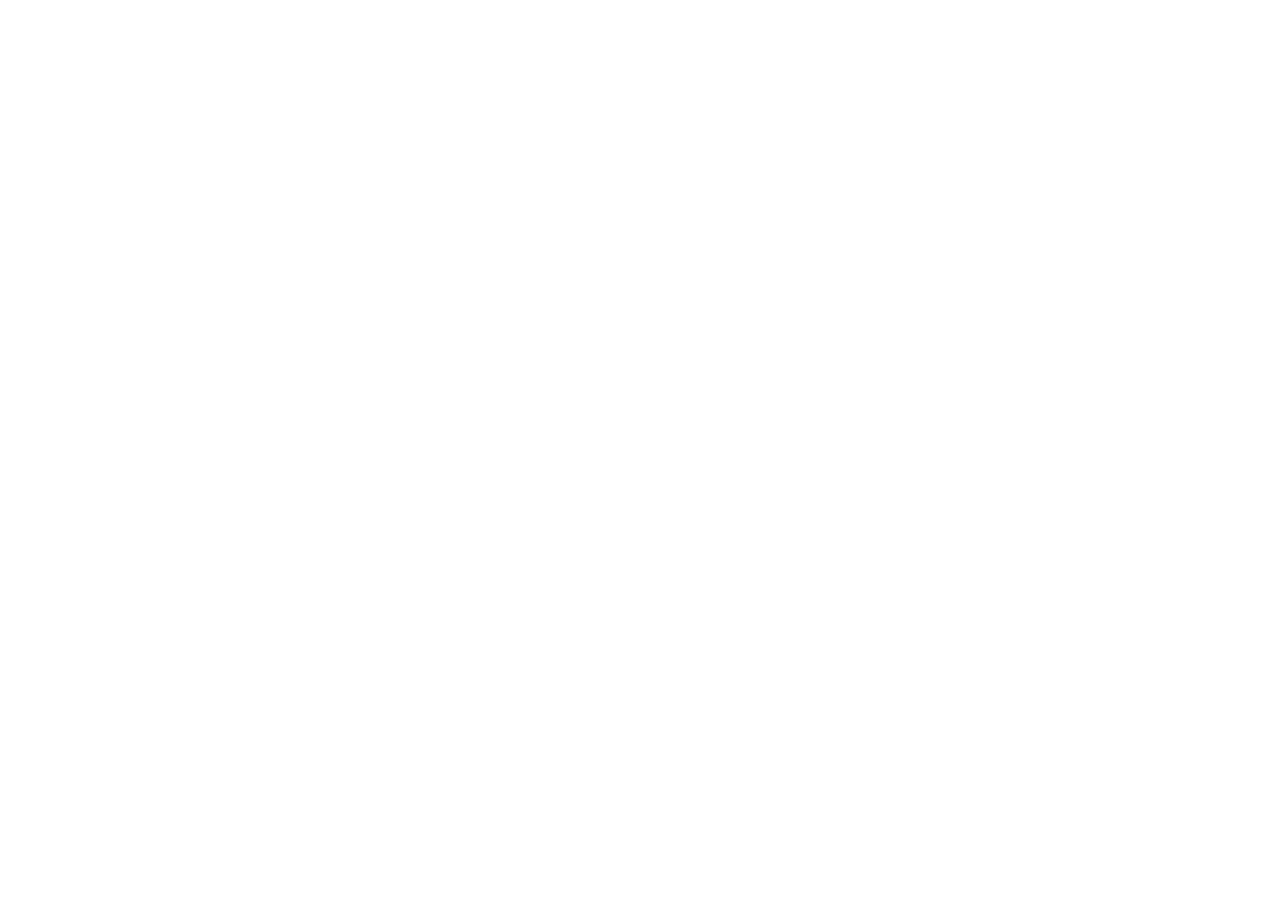
==== index.html @ 762d718a "init project" ====
<!DOCTYPE html>
<html lang="en">

<head>
    <meta charset="UTF-8">
    <meta http-equiv="X-UA-Compatible" content="IE=edge">
    <meta name="viewport" content="width=device-width, initial-scale=1.0">
    <title>Document</title>
</head>

<body>

</body>

</html>
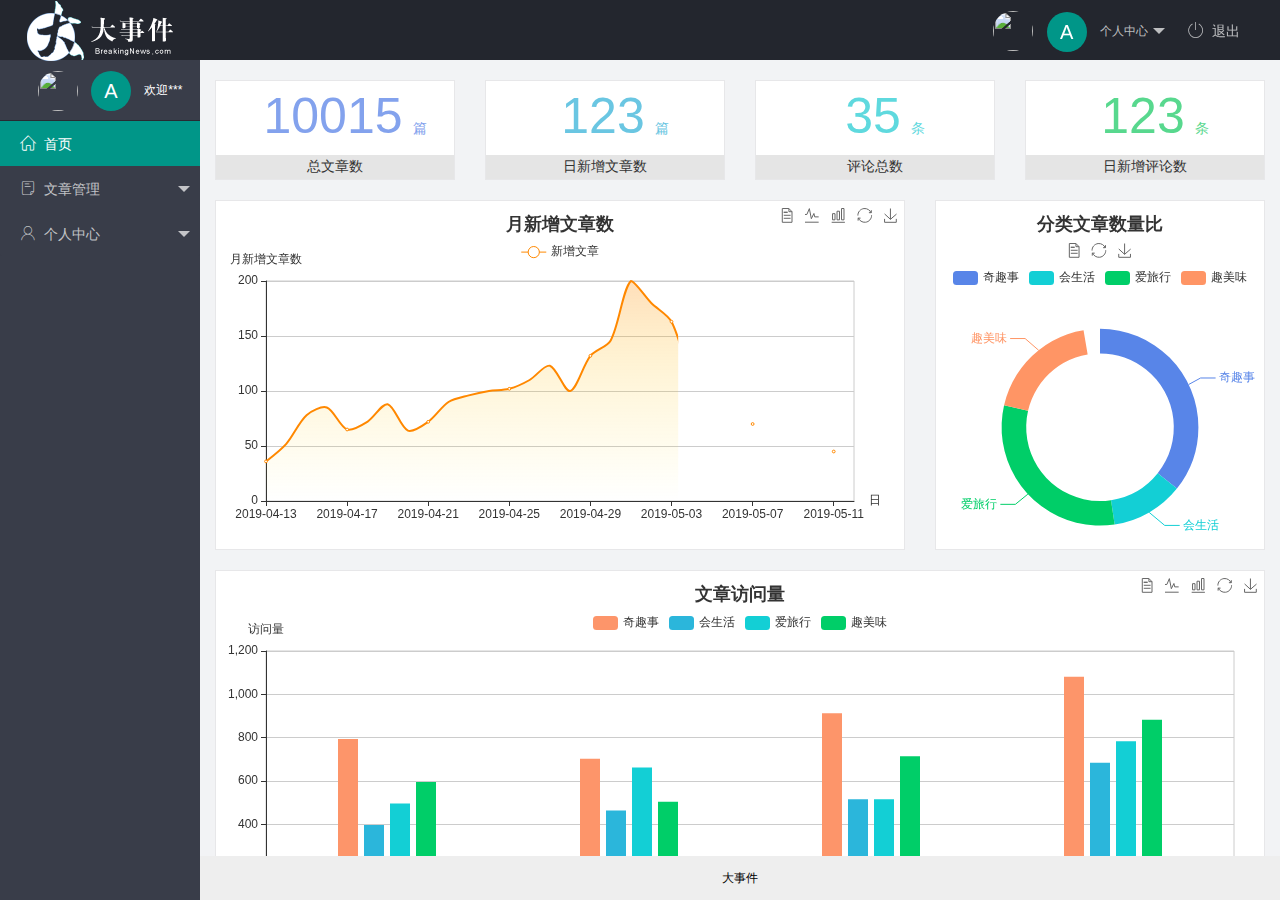
==== commit fe3d13fe: "完成了主要功能的开发" ====
--- a/index.html
+++ b/index.html
@@ -5,11 +5,83 @@
     <meta charset="UTF-8">
     <meta http-equiv="X-UA-Compatible" content="IE=edge">
     <meta name="viewport" content="width=device-width, initial-scale=1.0">
-    <title>Document</title>
+    <title>后台主页</title>
+    <link rel="stylesheet" href="assets/lib/layui/css/layui.css">
+    <!-- 导入第三方图标库 -->
+    <link rel="stylesheet" href="assets/fonts/iconfont.css">
+    <link rel="stylesheet" href="assets/css/index.css">
 </head>
 
 <body>
+    <div class="layui-layout layui-layout-admin">
+        <div class="layui-header">
+            <div class="layui-logo">
+                <img src="assets/images/logo.png" alt="">
+            </div>
+            <!-- 头部区域（可配合layui 已有的水平导航） -->
+            <ul class="layui-nav layui-layout-right">
+                <li class="layui-nav-item">
+                    <a href="javascript:;" class="userinfo">
+                        <img src="//tva1.sinaimg.cn/crop.0.0.118.118.180/5db11ff4gw1e77d3nqrv8j203b03cweg.jpg" class="layui-nav-img">
+                        <span class="text-avatar">A</span> 个人中心
+                    </a>
+                    <dl class="layui-nav-child">
+                        <dd><a href="">基本资料</a></dd>
+                        <dd><a href="">更换头像</a></dd>
+                        <dd><a href="">重置密码</a></dd>
+                    </dl>
+                </li>
+                <li class="layui-nav-item"><a href="javascript:;" id="btnLogoout"><span class="iconfont icon-tuichu"></span>退出</a></li>
+            </ul>
+        </div>
 
+        <div class="layui-side layui-bg-black">
+            <div class="layui-side-scroll">
+                <div class="userinfo">
+                    <img src="//tva1.sinaimg.cn/crop.0.0.118.118.180/5db11ff4gw1e77d3nqrv8j203b03cweg.jpg" class="layui-nav-img">
+                    <span class="text-avatar">A</span>
+                    <span id="welcome">欢迎***</span>
+                </div>
+                <!-- 左侧导航区域（可配合layui已有的垂直导航） -->
+                <ul class="layui-nav layui-nav-tree" lay-shrink="all">
+                    <li class="layui-nav-item layui-this"><a href="home/dashboard.html" target="fm"><span class="iconfont icon-home"></span>首页</a></li>
+                    <li class="layui-nav-item">
+                        <a class="" href="javascript:;"><span class="iconfont icon-16"></span>文章管理</a>
+                        <dl class="layui-nav-child">
+                            <dd><a href="javascript:;"><i class="layui-icon layui-icon-app"></i>文章类别</a></dd>
+                            <dd><a href="javascript:;"><i class="layui-icon layui-icon-app"></i>文章列表</a></dd>
+                            <dd><a href="javascript:;"><i class="layui-icon layui-icon-app"></i>发布文章</a></dd>
+                        </dl>
+                    </li>
+                    <li class="layui-nav-item">
+                        <a href="javascript:;"><span class="iconfont icon-user"></span>个人中心</a>
+                        <dl class="layui-nav-child">
+                            <dd><a href="javascript:;"><i class="layui-icon layui-icon-survey"></i>基本资料</a></dd>
+                            <dd><a href="javascript:;"><i class="layui-icon layui-icon-survey"></i>更换头像</a></dd>
+                            <dd><a href="javascript:;"><i class="layui-icon layui-icon-survey"></i>重置密码</a></dd>
+                        </dl>
+                    </li>
+
+                    <!-- <li class="layui-nav-item"><a href="">the links</a></li> -->
+                </ul>
+            </div>
+        </div>
+
+        <div class="layui-body">
+            <!-- 内容主体区域 -->
+            <iframe name="fm" src="/home/dashboard.html" frameborder="0"></iframe>
+        </div>
+
+        <div class="layui-footer">
+            <!-- 底部固定区域 -->
+            大事件
+        </div>
+    </div>
+    <!-- 导入layui的js文件 -->
+    <script src="assets/lib/layui/layui.all.js"></script>
+    <script src="assets/lib/jquery.js"></script>
+    <script src="assets/js/baseAPI.js"></script>
+    <script src="assets/js/index.js"></script>
 </body>
 
 </html>--- a/assets/lib/layui/css/layui.css
+++ b/assets/lib/layui/css/layui.css
@@ -0,0 +1,2 @@
+/** layui-v2.5.5 MIT License By https://www.layui.com */
+ .layui-inline,img{display:inline-block;vertical-align:middle}h1,h2,h3,h4,h5,h6{font-weight:400}.layui-edge,.layui-header,.layui-inline,.layui-main{position:relative}.layui-body,.layui-edge,.layui-elip{overflow:hidden}.layui-btn,.layui-edge,.layui-inline,img{vertical-align:middle}.layui-btn,.layui-disabled,.layui-icon,.layui-unselect{-moz-user-select:none;-webkit-user-select:none;-ms-user-select:none}.layui-elip,.layui-form-checkbox span,.layui-form-pane .layui-form-label{text-overflow:ellipsis;white-space:nowrap}.layui-breadcrumb,.layui-tree-btnGroup{visibility:hidden}blockquote,body,button,dd,div,dl,dt,form,h1,h2,h3,h4,h5,h6,input,li,ol,p,pre,td,textarea,th,ul{margin:0;padding:0;-webkit-tap-highlight-color:rgba(0,0,0,0)}a:active,a:hover{outline:0}img{border:none}li{list-style:none}table{border-collapse:collapse;border-spacing:0}h4,h5,h6{font-size:100%}button,input,optgroup,option,select,textarea{font-family:inherit;font-size:inherit;font-style:inherit;font-weight:inherit;outline:0}pre{white-space:pre-wrap;white-space:-moz-pre-wrap;white-space:-pre-wrap;white-space:-o-pre-wrap;word-wrap:break-word}body{line-height:24px;font:14px Helvetica Neue,Helvetica,PingFang SC,Tahoma,Arial,sans-serif}hr{height:1px;margin:10px 0;border:0;clear:both}a{color:#333;text-decoration:none}a:hover{color:#777}a cite{font-style:normal;*cursor:pointer}.layui-border-box,.layui-border-box *{box-sizing:border-box}.layui-box,.layui-box *{box-sizing:content-box}.layui-clear{clear:both;*zoom:1}.layui-clear:after{content:'\20';clear:both;*zoom:1;display:block;height:0}.layui-inline{*display:inline;*zoom:1}.layui-edge{display:inline-block;width:0;height:0;border-width:6px;border-style:dashed;border-color:transparent}.layui-edge-top{top:-4px;border-bottom-color:#999;border-bottom-style:solid}.layui-edge-right{border-left-color:#999;border-left-style:solid}.layui-edge-bottom{top:2px;border-top-color:#999;border-top-style:solid}.layui-edge-left{border-right-color:#999;border-right-style:solid}.layui-disabled,.layui-disabled:hover{color:#d2d2d2!important;cursor:not-allowed!important}.layui-circle{border-radius:100%}.layui-show{display:block!important}.layui-hide{display:none!important}@font-face{font-family:layui-icon;src:url(../font/iconfont.eot?v=250);src:url(../font/iconfont.eot?v=250#iefix) format('embedded-opentype'),url(../font/iconfont.woff2?v=250) format('woff2'),url(../font/iconfont.woff?v=250) format('woff'),url(../font/iconfont.ttf?v=250) format('truetype'),url(../font/iconfont.svg?v=250#layui-icon) format('svg')}.layui-icon{font-family:layui-icon!important;font-size:16px;font-style:normal;-webkit-font-smoothing:antialiased;-moz-osx-font-smoothing:grayscale}.layui-icon-reply-fill:before{content:"\e611"}.layui-icon-set-fill:before{content:"\e614"}.layui-icon-menu-fill:before{content:"\e60f"}.layui-icon-search:before{content:"\e615"}.layui-icon-share:before{content:"\e641"}.layui-icon-set-sm:before{content:"\e620"}.layui-icon-engine:before{content:"\e628"}.layui-icon-close:before{content:"\1006"}.layui-icon-close-fill:before{content:"\1007"}.layui-icon-chart-screen:before{content:"\e629"}.layui-icon-star:before{content:"\e600"}.layui-icon-circle-dot:before{content:"\e617"}.layui-icon-chat:before{content:"\e606"}.layui-icon-release:before{content:"\e609"}.layui-icon-list:before{content:"\e60a"}.layui-icon-chart:before{content:"\e62c"}.layui-icon-ok-circle:before{content:"\1005"}.layui-icon-layim-theme:before{content:"\e61b"}.layui-icon-table:before{content:"\e62d"}.layui-icon-right:before{content:"\e602"}.layui-icon-left:before{content:"\e603"}.layui-icon-cart-simple:before{content:"\e698"}.layui-icon-face-cry:before{content:"\e69c"}.layui-icon-face-smile:before{content:"\e6af"}.layui-icon-survey:before{content:"\e6b2"}.layui-icon-tree:before{content:"\e62e"}.layui-icon-upload-circle:before{content:"\e62f"}.layui-icon-add-circle:before{content:"\e61f"}.layui-icon-download-circle:before{content:"\e601"}.layui-icon-templeate-1:before{content:"\e630"}.layui-icon-util:before{content:"\e631"}.layui-icon-face-surprised:before{content:"\e664"}.layui-icon-edit:before{content:"\e642"}.layui-icon-speaker:before{content:"\e645"}.layui-icon-down:before{content:"\e61a"}.layui-icon-file:before{content:"\e621"}.layui-icon-layouts:before{content:"\e632"}.layui-icon-rate-half:before{content:"\e6c9"}.layui-icon-add-circle-fine:before{content:"\e608"}.layui-icon-prev-circle:before{content:"\e633"}.layui-icon-read:before{content:"\e705"}.layui-icon-404:before{content:"\e61c"}.layui-icon-carousel:before{content:"\e634"}.layui-icon-help:before{content:"\e607"}.layui-icon-code-circle:before{content:"\e635"}.layui-icon-water:before{content:"\e636"}.layui-icon-username:before{content:"\e66f"}.layui-icon-find-fill:before{content:"\e670"}.layui-icon-about:before{content:"\e60b"}.layui-icon-location:before{content:"\e715"}.layui-icon-up:before{content:"\e619"}.layui-icon-pause:before{content:"\e651"}.layui-icon-date:before{content:"\e637"}.layui-icon-layim-uploadfile:before{content:"\e61d"}.layui-icon-delete:before{content:"\e640"}.layui-icon-play:before{content:"\e652"}.layui-icon-top:before{content:"\e604"}.layui-icon-friends:before{content:"\e612"}.layui-icon-refresh-3:before{content:"\e9aa"}.layui-icon-ok:before{content:"\e605"}.layui-icon-layer:before{content:"\e638"}.layui-icon-face-smile-fine:before{content:"\e60c"}.layui-icon-dollar:before{content:"\e659"}.layui-icon-group:before{content:"\e613"}.layui-icon-layim-download:before{content:"\e61e"}.layui-icon-picture-fine:before{content:"\e60d"}.layui-icon-link:before{content:"\e64c"}.layui-icon-diamond:before{content:"\e735"}.layui-icon-log:before{content:"\e60e"}.layui-icon-rate-solid:before{content:"\e67a"}.layui-icon-fonts-del:before{content:"\e64f"}.layui-icon-unlink:before{content:"\e64d"}.layui-icon-fonts-clear:before{content:"\e639"}.layui-icon-triangle-r:before{content:"\e623"}.layui-icon-circle:before{content:"\e63f"}.layui-icon-radio:before{content:"\e643"}.layui-icon-align-center:before{content:"\e647"}.layui-icon-align-right:before{content:"\e648"}.layui-icon-align-left:before{content:"\e649"}.layui-icon-loading-1:before{content:"\e63e"}.layui-icon-return:before{content:"\e65c"}.layui-icon-fonts-strong:before{content:"\e62b"}.layui-icon-upload:before{content:"\e67c"}.layui-icon-dialogue:before{content:"\e63a"}.layui-icon-video:before{content:"\e6ed"}.layui-icon-headset:before{content:"\e6fc"}.layui-icon-cellphone-fine:before{content:"\e63b"}.layui-icon-add-1:before{content:"\e654"}.layui-icon-face-smile-b:before{content:"\e650"}.layui-icon-fonts-html:before{content:"\e64b"}.layui-icon-form:before{content:"\e63c"}.layui-icon-cart:before{content:"\e657"}.layui-icon-camera-fill:before{content:"\e65d"}.layui-icon-tabs:before{content:"\e62a"}.layui-icon-fonts-code:before{content:"\e64e"}.layui-icon-fire:before{content:"\e756"}.layui-icon-set:before{content:"\e716"}.layui-icon-fonts-u:before{content:"\e646"}.layui-icon-triangle-d:before{content:"\e625"}.layui-icon-tips:before{content:"\e702"}.layui-icon-picture:before{content:"\e64a"}.layui-icon-more-vertical:before{content:"\e671"}.layui-icon-flag:before{content:"\e66c"}.layui-icon-loading:before{content:"\e63d"}.layui-icon-fonts-i:before{content:"\e644"}.layui-icon-refresh-1:before{content:"\e666"}.layui-icon-rmb:before{content:"\e65e"}.layui-icon-home:before{content:"\e68e"}.layui-icon-user:before{content:"\e770"}.layui-icon-notice:before{content:"\e667"}.layui-icon-login-weibo:before{content:"\e675"}.layui-icon-voice:before{content:"\e688"}.layui-icon-upload-drag:before{content:"\e681"}.layui-icon-login-qq:before{content:"\e676"}.layui-icon-snowflake:before{content:"\e6b1"}.layui-icon-file-b:before{content:"\e655"}.layui-icon-template:before{content:"\e663"}.layui-icon-auz:before{content:"\e672"}.layui-icon-console:before{content:"\e665"}.layui-icon-app:before{content:"\e653"}.layui-icon-prev:before{content:"\e65a"}.layui-icon-website:before{content:"\e7ae"}.layui-icon-next:before{content:"\e65b"}.layui-icon-component:before{content:"\e857"}.layui-icon-more:before{content:"\e65f"}.layui-icon-login-wechat:before{content:"\e677"}.layui-icon-shrink-right:before{content:"\e668"}.layui-icon-spread-left:before{content:"\e66b"}.layui-icon-camera:before{content:"\e660"}.layui-icon-note:before{content:"\e66e"}.layui-icon-refresh:before{content:"\e669"}.layui-icon-female:before{content:"\e661"}.layui-icon-male:before{content:"\e662"}.layui-icon-password:before{content:"\e673"}.layui-icon-senior:before{content:"\e674"}.layui-icon-theme:before{content:"\e66a"}.layui-icon-tread:before{content:"\e6c5"}.layui-icon-praise:before{content:"\e6c6"}.layui-icon-star-fill:before{content:"\e658"}.layui-icon-rate:before{content:"\e67b"}.layui-icon-template-1:before{content:"\e656"}.layui-icon-vercode:before{content:"\e679"}.layui-icon-cellphone:before{content:"\e678"}.layui-icon-screen-full:before{content:"\e622"}.layui-icon-screen-restore:before{content:"\e758"}.layui-icon-cols:before{content:"\e610"}.layui-icon-export:before{content:"\e67d"}.layui-icon-print:before{content:"\e66d"}.layui-icon-slider:before{content:"\e714"}.layui-icon-addition:before{content:"\e624"}.layui-icon-subtraction:before{content:"\e67e"}.layui-icon-service:before{content:"\e626"}.layui-icon-transfer:before{content:"\e691"}.layui-main{width:1140px;margin:0 auto}.layui-header{z-index:1000;height:60px}.layui-header a:hover{transition:all .5s;-webkit-transition:all .5s}.layui-side{position:fixed;left:0;top:0;bottom:0;z-index:999;width:200px;overflow-x:hidden}.layui-side-scroll{position:relative;width:220px;height:100%;overflow-x:hidden}.layui-body{position:absolute;left:200px;right:0;top:0;bottom:0;z-index:998;width:auto;overflow-y:auto;box-sizing:border-box}.layui-layout-body{overflow:hidden}.layui-layout-admin .layui-header{background-color:#23262E}.layui-layout-admin .layui-side{top:60px;width:200px;overflow-x:hidden}.layui-layout-admin .layui-body{position:fixed;top:60px;bottom:44px}.layui-layout-admin .layui-main{width:auto;margin:0 15px}.layui-layout-admin .layui-footer{position:fixed;left:200px;right:0;bottom:0;height:44px;line-height:44px;padding:0 15px;background-color:#eee}.layui-layout-admin .layui-logo{position:absolute;left:0;top:0;width:200px;height:100%;line-height:60px;text-align:center;color:#009688;font-size:16px}.layui-layout-admin .layui-header .layui-nav{background:0 0}.layui-layout-left{position:absolute!important;left:200px;top:0}.layui-layout-right{position:absolute!important;right:0;top:0}.layui-container{position:relative;margin:0 auto;padding:0 15px;box-sizing:border-box}.layui-fluid{position:relative;margin:0 auto;padding:0 15px}.layui-row:after,.layui-row:before{content:'';display:block;clear:both}.layui-col-lg1,.layui-col-lg10,.layui-col-lg11,.layui-col-lg12,.layui-col-lg2,.layui-col-lg3,.layui-col-lg4,.layui-col-lg5,.layui-col-lg6,.layui-col-lg7,.layui-col-lg8,.layui-col-lg9,.layui-col-md1,.layui-col-md10,.layui-col-md11,.layui-col-md12,.layui-col-md2,.layui-col-md3,.layui-col-md4,.layui-col-md5,.layui-col-md6,.layui-col-md7,.layui-col-md8,.layui-col-md9,.layui-col-sm1,.layui-col-sm10,.layui-col-sm11,.layui-col-sm12,.layui-col-sm2,.layui-col-sm3,.layui-col-sm4,.layui-col-sm5,.layui-col-sm6,.layui-col-sm7,.layui-col-sm8,.layui-col-sm9,.layui-col-xs1,.layui-col-xs10,.layui-col-xs11,.layui-col-xs12,.layui-col-xs2,.layui-col-xs3,.layui-col-xs4,.layui-col-xs5,.layui-col-xs6,.layui-col-xs7,.layui-col-xs8,.layui-col-xs9{position:relative;display:block;box-sizing:border-box}.layui-col-xs1,.layui-col-xs10,.layui-col-xs11,.layui-col-xs12,.layui-col-xs2,.layui-col-xs3,.layui-col-xs4,.layui-col-xs5,.layui-col-xs6,.layui-col-xs7,.layui-col-xs8,.layui-col-xs9{float:left}.layui-col-xs1{width:8.33333333%}.layui-col-xs2{width:16.66666667%}.layui-col-xs3{width:25%}.layui-col-xs4{width:33.33333333%}.layui-col-xs5{width:41.66666667%}.layui-col-xs6{width:50%}.layui-col-xs7{width:58.33333333%}.layui-col-xs8{width:66.66666667%}.layui-col-xs9{width:75%}.layui-col-xs10{width:83.33333333%}.layui-col-xs11{width:91.66666667%}.layui-col-xs12{width:100%}.layui-col-xs-offset1{margin-left:8.33333333%}.layui-col-xs-offset2{margin-left:16.66666667%}.layui-col-xs-offset3{margin-left:25%}.layui-col-xs-offset4{margin-left:33.33333333%}.layui-col-xs-offset5{margin-left:41.66666667%}.layui-col-xs-offset6{margin-left:50%}.layui-col-xs-offset7{margin-left:58.33333333%}.layui-col-xs-offset8{margin-left:66.66666667%}.layui-col-xs-offset9{margin-left:75%}.layui-col-xs-offset10{margin-left:83.33333333%}.layui-col-xs-offset11{margin-left:91.66666667%}.layui-col-xs-offset12{margin-left:100%}@media screen and (max-width:768px){.layui-hide-xs{display:none!important}.layui-show-xs-block{display:block!important}.layui-show-xs-inline{display:inline!important}.layui-show-xs-inline-block{display:inline-block!important}}@media screen and (min-width:768px){.layui-container{width:750px}.layui-hide-sm{display:none!important}.layui-show-sm-block{display:block!important}.layui-show-sm-inline{display:inline!important}.layui-show-sm-inline-block{display:inline-block!important}.layui-col-sm1,.layui-col-sm10,.layui-col-sm11,.layui-col-sm12,.layui-col-sm2,.layui-col-sm3,.layui-col-sm4,.layui-col-sm5,.layui-col-sm6,.layui-col-sm7,.layui-col-sm8,.layui-col-sm9{float:left}.layui-col-sm1{width:8.33333333%}.layui-col-sm2{width:16.66666667%}.layui-col-sm3{width:25%}.layui-col-sm4{width:33.33333333%}.layui-col-sm5{width:41.66666667%}.layui-col-sm6{width:50%}.layui-col-sm7{width:58.33333333%}.layui-col-sm8{width:66.66666667%}.layui-col-sm9{width:75%}.layui-col-sm10{width:83.33333333%}.layui-col-sm11{width:91.66666667%}.layui-col-sm12{width:100%}.layui-col-sm-offset1{margin-left:8.33333333%}.layui-col-sm-offset2{margin-left:16.66666667%}.layui-col-sm-offset3{margin-left:25%}.layui-col-sm-offset4{margin-left:33.33333333%}.layui-col-sm-offset5{margin-left:41.66666667%}.layui-col-sm-offset6{margin-left:50%}.layui-col-sm-offset7{margin-left:58.33333333%}.layui-col-sm-offset8{margin-left:66.66666667%}.layui-col-sm-offset9{margin-left:75%}.layui-col-sm-offset10{margin-left:83.33333333%}.layui-col-sm-offset11{margin-left:91.66666667%}.layui-col-sm-offset12{margin-left:100%}}@media screen and (min-width:992px){.layui-container{width:970px}.layui-hide-md{display:none!important}.layui-show-md-block{display:block!important}.layui-show-md-inline{display:inline!important}.layui-show-md-inline-block{display:inline-block!important}.layui-col-md1,.layui-col-md10,.layui-col-md11,.layui-col-md12,.layui-col-md2,.layui-col-md3,.layui-col-md4,.layui-col-md5,.layui-col-md6,.layui-col-md7,.layui-col-md8,.layui-col-md9{float:left}.layui-col-md1{width:8.33333333%}.layui-col-md2{width:16.66666667%}.layui-col-md3{width:25%}.layui-col-md4{width:33.33333333%}.layui-col-md5{width:41.66666667%}.layui-col-md6{width:50%}.layui-col-md7{width:58.33333333%}.layui-col-md8{width:66.66666667%}.layui-col-md9{width:75%}.layui-col-md10{width:83.33333333%}.layui-col-md11{width:91.66666667%}.layui-col-md12{width:100%}.layui-col-md-offset1{margin-left:8.33333333%}.layui-col-md-offset2{margin-left:16.66666667%}.layui-col-md-offset3{margin-left:25%}.layui-col-md-offset4{margin-left:33.33333333%}.layui-col-md-offset5{margin-left:41.66666667%}.layui-col-md-offset6{margin-left:50%}.layui-col-md-offset7{margin-left:58.33333333%}.layui-col-md-offset8{margin-left:66.66666667%}.layui-col-md-offset9{margin-left:75%}.layui-col-md-offset10{margin-left:83.33333333%}.layui-col-md-offset11{margin-left:91.66666667%}.layui-col-md-offset12{margin-left:100%}}@media screen and (min-width:1200px){.layui-container{width:1170px}.layui-hide-lg{display:none!important}.layui-show-lg-block{display:block!important}.layui-show-lg-inline{display:inline!important}.layui-show-lg-inline-block{display:inline-block!important}.layui-col-lg1,.layui-col-lg10,.layui-col-lg11,.layui-col-lg12,.layui-col-lg2,.layui-col-lg3,.layui-col-lg4,.layui-col-lg5,.layui-col-lg6,.layui-col-lg7,.layui-col-lg8,.layui-col-lg9{float:left}.layui-col-lg1{width:8.33333333%}.layui-col-lg2{width:16.66666667%}.layui-col-lg3{width:25%}.layui-col-lg4{width:33.33333333%}.layui-col-lg5{width:41.66666667%}.layui-col-lg6{width:50%}.layui-col-lg7{width:58.33333333%}.layui-col-lg8{width:66.66666667%}.layui-col-lg9{width:75%}.layui-col-lg10{width:83.33333333%}.layui-col-lg11{width:91.66666667%}.layui-col-lg12{width:100%}.layui-col-lg-offset1{margin-left:8.33333333%}.layui-col-lg-offset2{margin-left:16.66666667%}.layui-col-lg-offset3{margin-left:25%}.layui-col-lg-offset4{margin-left:33.33333333%}.layui-col-lg-offset5{margin-left:41.66666667%}.layui-col-lg-offset6{margin-left:50%}.layui-col-lg-offset7{margin-left:58.33333333%}.layui-col-lg-offset8{margin-left:66.66666667%}.layui-col-lg-offset9{margin-left:75%}.layui-col-lg-offset10{margin-left:83.33333333%}.layui-col-lg-offset11{margin-left:91.66666667%}.layui-col-lg-offset12{margin-left:100%}}.layui-col-space1{margin:-.5px}.layui-col-space1>*{padding:.5px}.layui-col-space3{margin:-1.5px}.layui-col-space3>*{padding:1.5px}.layui-col-space5{margin:-2.5px}.layui-col-space5>*{padding:2.5px}.layui-col-space8{margin:-3.5px}.layui-col-space8>*{padding:3.5px}.layui-col-space10{margin:-5px}.layui-col-space10>*{padding:5px}.layui-col-space12{margin:-6px}.layui-col-space12>*{padding:6px}.layui-col-space15{margin:-7.5px}.layui-col-space15>*{padding:7.5px}.layui-col-space18{margin:-9px}.layui-col-space18>*{padding:9px}.layui-col-space20{margin:-10px}.layui-col-space20>*{padding:10px}.layui-col-space22{margin:-11px}.layui-col-space22>*{padding:11px}.layui-col-space25{margin:-12.5px}.layui-col-space25>*{padding:12.5px}.layui-col-space30{margin:-15px}.layui-col-space30>*{padding:15px}.layui-btn,.layui-input,.layui-select,.layui-textarea,.layui-upload-button{outline:0;-webkit-appearance:none;transition:all .3s;-webkit-transition:all .3s;box-sizing:border-box}.layui-elem-quote{margin-bottom:10px;padding:15px;line-height:22px;border-left:5px solid #009688;border-radius:0 2px 2px 0;background-color:#f2f2f2}.layui-quote-nm{border-style:solid;border-width:1px 1px 1px 5px;background:0 0}.layui-elem-field{margin-bottom:10px;padding:0;border-width:1px;border-style:solid}.layui-elem-field legend{margin-left:20px;padding:0 10px;font-size:20px;font-weight:300}.layui-field-title{margin:10px 0 20px;border-width:1px 0 0}.layui-field-box{padding:10px 15px}.layui-field-title .layui-field-box{padding:10px 0}.layui-progress{position:relative;height:6px;border-radius:20px;background-color:#e2e2e2}.layui-progress-bar{position:absolute;left:0;top:0;width:0;max-width:100%;height:6px;border-radius:20px;text-align:right;background-color:#5FB878;transition:all .3s;-webkit-transition:all .3s}.layui-progress-big,.layui-progress-big .layui-progress-bar{height:18px;line-height:18px}.layui-progress-text{position:relative;top:-20px;line-height:18px;font-size:12px;color:#666}.layui-progress-big .layui-progress-text{position:static;padding:0 10px;color:#fff}.layui-collapse{border-width:1px;border-style:solid;border-radius:2px}.layui-colla-content,.layui-colla-item{border-top-width:1px;border-top-style:solid}.layui-colla-item:first-child{border-top:none}.layui-colla-title{position:relative;height:42px;line-height:42px;padding:0 15px 0 35px;color:#333;background-color:#f2f2f2;cursor:pointer;font-size:14px;overflow:hidden}.layui-colla-content{display:none;padding:10px 15px;line-height:22px;color:#666}.layui-colla-icon{position:absolute;left:15px;top:0;font-size:14px}.layui-card{margin-bottom:15px;border-radius:2px;background-color:#fff;box-shadow:0 1px 2px 0 rgba(0,0,0,.05)}.layui-card:last-child{margin-bottom:0}.layui-card-header{position:relative;height:42px;line-height:42px;padding:0 15px;border-bottom:1px solid #f6f6f6;color:#333;border-radius:2px 2px 0 0;font-size:14px}.layui-bg-black,.layui-bg-blue,.layui-bg-cyan,.layui-bg-green,.layui-bg-orange,.layui-bg-red{color:#fff!important}.layui-card-body{position:relative;padding:10px 15px;line-height:24px}.layui-card-body[pad15]{padding:15px}.layui-card-body[pad20]{padding:20px}.layui-card-body .layui-table{margin:5px 0}.layui-card .layui-tab{margin:0}.layui-panel-window{position:relative;padding:15px;border-radius:0;border-top:5px solid #E6E6E6;background-color:#fff}.layui-auxiliar-moving{position:fixed;left:0;right:0;top:0;bottom:0;width:100%;height:100%;background:0 0;z-index:9999999999}.layui-form-label,.layui-form-mid,.layui-form-select,.layui-input-block,.layui-input-inline,.layui-textarea{position:relative}.layui-bg-red{background-color:#FF5722!important}.layui-bg-orange{background-color:#FFB800!important}.layui-bg-green{background-color:#009688!important}.layui-bg-cyan{background-color:#2F4056!important}.layui-bg-blue{background-color:#1E9FFF!important}.layui-bg-black{background-color:#393D49!important}.layui-bg-gray{background-color:#eee!important;color:#666!important}.layui-badge-rim,.layui-colla-content,.layui-colla-item,.layui-collapse,.layui-elem-field,.layui-form-pane .layui-form-item[pane],.layui-form-pane .layui-form-label,.layui-input,.layui-layedit,.layui-layedit-tool,.layui-quote-nm,.layui-select,.layui-tab-bar,.layui-tab-card,.layui-tab-title,.layui-tab-title .layui-this:after,.layui-textarea{border-color:#e6e6e6}.layui-timeline-item:before,hr{background-color:#e6e6e6}.layui-text{line-height:22px;font-size:14px;color:#666}.layui-text h1,.layui-text h2,.layui-text h3{font-weight:500;color:#333}.layui-text h1{font-size:30px}.layui-text h2{font-size:24px}.layui-text h3{font-size:18px}.layui-text a:not(.layui-btn){color:#01AAED}.layui-text a:not(.layui-btn):hover{text-decoration:underline}.layui-text ul{padding:5px 0 5px 15px}.layui-text ul li{margin-top:5px;list-style-type:disc}.layui-text em,.layui-word-aux{color:#999!important;padding:0 5px!important}.layui-btn{display:inline-block;height:38px;line-height:38px;padding:0 18px;background-color:#009688;color:#fff;white-space:nowrap;text-align:center;font-size:14px;border:none;border-radius:2px;cursor:pointer}.layui-btn:hover{opacity:.8;filter:alpha(opacity=80);color:#fff}.layui-btn:active{opacity:1;filter:alpha(opacity=100)}.layui-btn+.layui-btn{margin-left:10px}.layui-btn-container{font-size:0}.layui-btn-container .layui-btn{margin-right:10px;margin-bottom:10px}.layui-btn-container .layui-btn+.layui-btn{margin-left:0}.layui-table .layui-btn-container .layui-btn{margin-bottom:9px}.layui-btn-radius{border-radius:100px}.layui-btn .layui-icon{margin-right:3px;font-size:18px;vertical-align:bottom;vertical-align:middle\9}.layui-btn-primary{border:1px solid #C9C9C9;background-color:#fff;color:#555}.layui-btn-primary:hover{border-color:#009688;color:#333}.layui-btn-normal{background-color:#1E9FFF}.layui-btn-warm{background-color:#FFB800}.layui-btn-danger{background-color:#FF5722}.layui-btn-checked{background-color:#5FB878}.layui-btn-disabled,.layui-btn-disabled:active,.layui-btn-disabled:hover{border:1px solid #e6e6e6;background-color:#FBFBFB;color:#C9C9C9;cursor:not-allowed;opacity:1}.layui-btn-lg{height:44px;line-height:44px;padding:0 25px;font-size:16px}.layui-btn-sm{height:30px;line-height:30px;padding:0 10px;font-size:12px}.layui-btn-sm i{font-size:16px!important}.layui-btn-xs{height:22px;line-height:22px;padding:0 5px;font-size:12px}.layui-btn-xs i{font-size:14px!important}.layui-btn-group{display:inline-block;vertical-align:middle;font-size:0}.layui-btn-group .layui-btn{margin-left:0!important;margin-right:0!important;border-left:1px solid rgba(255,255,255,.5);border-radius:0}.layui-btn-group .layui-btn-primary{border-left:none}.layui-btn-group .layui-btn-primary:hover{border-color:#C9C9C9;color:#009688}.layui-btn-group .layui-btn:first-child{border-left:none;border-radius:2px 0 0 2px}.layui-btn-group .layui-btn-primary:first-child{border-left:1px solid #c9c9c9}.layui-btn-group .layui-btn:last-child{border-radius:0 2px 2px 0}.layui-btn-group .layui-btn+.layui-btn{margin-left:0}.layui-btn-group+.layui-btn-group{margin-left:10px}.layui-btn-fluid{width:100%}.layui-input,.layui-select,.layui-textarea{height:38px;line-height:1.3;line-height:38px\9;border-width:1px;border-style:solid;background-color:#fff;border-radius:2px}.layui-input::-webkit-input-placeholder,.layui-select::-webkit-input-placeholder,.layui-textarea::-webkit-input-placeholder{line-height:1.3}.layui-input,.layui-textarea{display:block;width:100%;padding-left:10px}.layui-input:hover,.layui-textarea:hover{border-color:#D2D2D2!important}.layui-input:focus,.layui-textarea:focus{border-color:#C9C9C9!important}.layui-textarea{min-height:100px;height:auto;line-height:20px;padding:6px 10px;resize:vertical}.layui-select{padding:0 10px}.layui-form input[type=checkbox],.layui-form input[type=radio],.layui-form select{display:none}.layui-form [lay-ignore]{display:initial}.layui-form-item{margin-bottom:15px;clear:both;*zoom:1}.layui-form-item:after{content:'\20';clear:both;*zoom:1;display:block;height:0}.layui-form-label{float:left;display:block;padding:9px 15px;width:80px;font-weight:400;line-height:20px;text-align:right}.layui-form-label-col{display:block;float:none;padding:9px 0;line-height:20px;text-align:left}.layui-form-item .layui-inline{margin-bottom:5px;margin-right:10px}.layui-input-block{margin-left:110px;min-height:36px}.layui-input-inline{display:inline-block;vertical-align:middle}.layui-form-item .layui-input-inline{float:left;width:190px;margin-right:10px}.layui-form-text .layui-input-inline{width:auto}.layui-form-mid{float:left;display:block;padding:9px 0!important;line-height:20px;margin-right:10px}.layui-form-danger+.layui-form-select .layui-input,.layui-form-danger:focus{border-color:#FF5722!important}.layui-form-select .layui-input{padding-right:30px;cursor:pointer}.layui-form-select .layui-edge{position:absolute;right:10px;top:50%;margin-top:-3px;cursor:pointer;border-width:6px;border-top-color:#c2c2c2;border-top-style:solid;transition:all .3s;-webkit-transition:all .3s}.layui-form-select dl{display:none;position:absolute;left:0;top:42px;padding:5px 0;z-index:899;min-width:100%;border:1px solid #d2d2d2;max-height:300px;overflow-y:auto;background-color:#fff;border-radius:2px;box-shadow:0 2px 4px rgba(0,0,0,.12);box-sizing:border-box}.layui-form-select dl dd,.layui-form-select dl dt{padding:0 10px;line-height:36px;white-space:nowrap;overflow:hidden;text-overflow:ellipsis}.layui-form-select dl dt{font-size:12px;color:#999}.layui-form-select dl dd{cursor:pointer}.layui-form-select dl dd:hover{background-color:#f2f2f2;-webkit-transition:.5s all;transition:.5s all}.layui-form-select .layui-select-group dd{padding-left:20px}.layui-form-select dl dd.layui-select-tips{padding-left:10px!important;color:#999}.layui-form-select dl dd.layui-this{background-color:#5FB878;color:#fff}.layui-form-checkbox,.layui-form-select dl dd.layui-disabled{background-color:#fff}.layui-form-selected dl{display:block}.layui-form-checkbox,.layui-form-checkbox *,.layui-form-switch{display:inline-block;vertical-align:middle}.layui-form-selected .layui-edge{margin-top:-9px;-webkit-transform:rotate(180deg);transform:rotate(180deg);margin-top:-3px\9}:root .layui-form-selected .layui-edge{margin-top:-9px\0/IE9}.layui-form-selectup dl{top:auto;bottom:42px}.layui-select-none{margin:5px 0;text-align:center;color:#999}.layui-select-disabled .layui-disabled{border-color:#eee!important}.layui-select-disabled .layui-edge{border-top-color:#d2d2d2}.layui-form-checkbox{position:relative;height:30px;line-height:30px;margin-right:10px;padding-right:30px;cursor:pointer;font-size:0;-webkit-transition:.1s linear;transition:.1s linear;box-sizing:border-box}.layui-form-checkbox span{padding:0 10px;height:100%;font-size:14px;border-radius:2px 0 0 2px;background-color:#d2d2d2;color:#fff;overflow:hidden}.layui-form-checkbox:hover span{background-color:#c2c2c2}.layui-form-checkbox i{position:absolute;right:0;top:0;width:30px;height:28px;border:1px solid #d2d2d2;border-left:none;border-radius:0 2px 2px 0;color:#fff;font-size:20px;text-align:center}.layui-form-checkbox:hover i{border-color:#c2c2c2;color:#c2c2c2}.layui-form-checked,.layui-form-checked:hover{border-color:#5FB878}.layui-form-checked span,.layui-form-checked:hover span{background-color:#5FB878}.layui-form-checked i,.layui-form-checked:hover i{color:#5FB878}.layui-form-item .layui-form-checkbox{margin-top:4px}.layui-form-checkbox[lay-skin=primary]{height:auto!important;line-height:normal!important;min-width:18px;min-height:18px;border:none!important;margin-right:0;padding-left:28px;padding-right:0;background:0 0}.layui-form-checkbox[lay-skin=primary] span{padding-left:0;padding-right:15px;line-height:18px;background:0 0;color:#666}.layui-form-checkbox[lay-skin=primary] i{right:auto;left:0;width:16px;height:16px;line-height:16px;border:1px solid #d2d2d2;font-size:12px;border-radius:2px;background-color:#fff;-webkit-transition:.1s linear;transition:.1s linear}.layui-form-checkbox[lay-skin=primary]:hover i{border-color:#5FB878;color:#fff}.layui-form-checked[lay-skin=primary] i{border-color:#5FB878!important;background-color:#5FB878;color:#fff}.layui-checkbox-disbaled[lay-skin=primary] span{background:0 0!important;color:#c2c2c2}.layui-checkbox-disbaled[lay-skin=primary]:hover i{border-color:#d2d2d2}.layui-form-item .layui-form-checkbox[lay-skin=primary]{margin-top:10px}.layui-form-switch{position:relative;height:22px;line-height:22px;min-width:35px;padding:0 5px;margin-top:8px;border:1px solid #d2d2d2;border-radius:20px;cursor:pointer;background-color:#fff;-webkit-transition:.1s linear;transition:.1s linear}.layui-form-switch i{position:absolute;left:5px;top:3px;width:16px;height:16px;border-radius:20px;background-color:#d2d2d2;-webkit-transition:.1s linear;transition:.1s linear}.layui-form-switch em{position:relative;top:0;width:25px;margin-left:21px;padding:0!important;text-align:center!important;color:#999!important;font-style:normal!important;font-size:12px}.layui-form-onswitch{border-color:#5FB878;background-color:#5FB878}.layui-checkbox-disbaled,.layui-checkbox-disbaled i{border-color:#e2e2e2!important}.layui-form-onswitch i{left:100%;margin-left:-21px;background-color:#fff}.layui-form-onswitch em{margin-left:5px;margin-right:21px;color:#fff!important}.layui-checkbox-disbaled span{background-color:#e2e2e2!important}.layui-checkbox-disbaled:hover i{color:#fff!important}[lay-radio]{display:none}.layui-form-radio,.layui-form-radio *{display:inline-block;vertical-align:middle}.layui-form-radio{line-height:28px;margin:6px 10px 0 0;padding-right:10px;cursor:pointer;font-size:0}.layui-form-radio *{font-size:14px}.layui-form-radio>i{margin-right:8px;font-size:22px;color:#c2c2c2}.layui-form-radio>i:hover,.layui-form-radioed>i{color:#5FB878}.layui-radio-disbaled>i{color:#e2e2e2!important}.layui-form-pane .layui-form-label{width:110px;padding:8px 15px;height:38px;line-height:20px;border-width:1px;border-style:solid;border-radius:2px 0 0 2px;text-align:center;background-color:#FBFBFB;overflow:hidden;box-sizing:border-box}.layui-form-pane .layui-input-inline{margin-left:-1px}.layui-form-pane .layui-input-block{margin-left:110px;left:-1px}.layui-form-pane .layui-input{border-radius:0 2px 2px 0}.layui-form-pane .layui-form-text .layui-form-label{float:none;width:100%;border-radius:2px;box-sizing:border-box;text-align:left}.layui-form-pane .layui-form-text .layui-input-inline{display:block;margin:0;top:-1px;clear:both}.layui-form-pane .layui-form-text .layui-input-block{margin:0;left:0;top:-1px}.layui-form-pane .layui-form-text .layui-textarea{min-height:100px;border-radius:0 0 2px 2px}.layui-form-pane .layui-form-checkbox{margin:4px 0 4px 10px}.layui-form-pane .layui-form-radio,.layui-form-pane .layui-form-switch{margin-top:6px;margin-left:10px}.layui-form-pane .layui-form-item[pane]{position:relative;border-width:1px;border-style:solid}.layui-form-pane .layui-form-item[pane] .layui-form-label{position:absolute;left:0;top:0;height:100%;border-width:0 1px 0 0}.layui-form-pane .layui-form-item[pane] .layui-input-inline{margin-left:110px}@media screen and (max-width:450px){.layui-form-item .layui-form-label{text-overflow:ellipsis;overflow:hidden;white-space:nowrap}.layui-form-item .layui-inline{display:block;margin-right:0;margin-bottom:20px;clear:both}.layui-form-item .layui-inline:after{content:'\20';clear:both;display:block;height:0}.layui-form-item .layui-input-inline{display:block;float:none;left:-3px;width:auto;margin:0 0 10px 112px}.layui-form-item .layui-input-inline+.layui-form-mid{margin-left:110px;top:-5px;padding:0}.layui-form-item .layui-form-checkbox{margin-right:5px;margin-bottom:5px}}.layui-layedit{border-width:1px;border-style:solid;border-radius:2px}.layui-layedit-tool{padding:3px 5px;border-bottom-width:1px;border-bottom-style:solid;font-size:0}.layedit-tool-fixed{position:fixed;top:0;border-top:1px solid #e2e2e2}.layui-layedit-tool .layedit-tool-mid,.layui-layedit-tool .layui-icon{display:inline-block;vertical-align:middle;text-align:center;font-size:14px}.layui-layedit-tool .layui-icon{position:relative;width:32px;height:30px;line-height:30px;margin:3px 5px;color:#777;cursor:pointer;border-radius:2px}.layui-layedit-tool .layui-icon:hover{color:#393D49}.layui-layedit-tool .layui-icon:active{color:#000}.layui-layedit-tool .layedit-tool-active{background-color:#e2e2e2;color:#000}.layui-layedit-tool .layui-disabled,.layui-layedit-tool .layui-disabled:hover{color:#d2d2d2;cursor:not-allowed}.layui-layedit-tool .layedit-tool-mid{width:1px;height:18px;margin:0 10px;background-color:#d2d2d2}.layedit-tool-html{width:50px!important;font-size:30px!important}.layedit-tool-b,.layedit-tool-code,.layedit-tool-help{font-size:16px!important}.layedit-tool-d,.layedit-tool-face,.layedit-tool-image,.layedit-tool-unlink{font-size:18px!important}.layedit-tool-image input{position:absolute;font-size:0;left:0;top:0;width:100%;height:100%;opacity:.01;filter:Alpha(opacity=1);cursor:pointer}.layui-layedit-iframe iframe{display:block;width:100%}#LAY_layedit_code{overflow:hidden}.layui-laypage{display:inline-block;*display:inline;*zoom:1;vertical-align:middle;margin:10px 0;font-size:0}.layui-laypage>a:first-child,.layui-laypage>a:first-child em{border-radius:2px 0 0 2px}.layui-laypage>a:last-child,.layui-laypage>a:last-child em{border-radius:0 2px 2px 0}.layui-laypage>:first-child{margin-left:0!important}.layui-laypage>:last-child{margin-right:0!important}.layui-laypage a,.layui-laypage button,.layui-laypage input,.layui-laypage select,.layui-laypage span{border:1px solid #e2e2e2}.layui-laypage a,.layui-laypage span{display:inline-block;*display:inline;*zoom:1;vertical-align:middle;padding:0 15px;height:28px;line-height:28px;margin:0 -1px 5px 0;background-color:#fff;color:#333;font-size:12px}.layui-flow-more a *,.layui-laypage input,.layui-table-view select[lay-ignore]{display:inline-block}.layui-laypage a:hover{color:#009688}.layui-laypage em{font-style:normal}.layui-laypage .layui-laypage-spr{color:#999;font-weight:700}.layui-laypage a{text-decoration:none}.layui-laypage .layui-laypage-curr{position:relative}.layui-laypage .layui-laypage-curr em{position:relative;color:#fff}.layui-laypage .layui-laypage-curr .layui-laypage-em{position:absolute;left:-1px;top:-1px;padding:1px;width:100%;height:100%;background-color:#009688}.layui-laypage-em{border-radius:2px}.layui-laypage-next em,.layui-laypage-prev em{font-family:Sim sun;font-size:16px}.layui-laypage .layui-laypage-count,.layui-laypage .layui-laypage-limits,.layui-laypage .layui-laypage-refresh,.layui-laypage .layui-laypage-skip{margin-left:10px;margin-right:10px;padding:0;border:none}.layui-laypage .layui-laypage-limits,.layui-laypage .layui-laypage-refresh{vertical-align:top}.layui-laypage .layui-laypage-refresh i{font-size:18px;cursor:pointer}.layui-laypage select{height:22px;padding:3px;border-radius:2px;cursor:pointer}.layui-laypage .layui-laypage-skip{height:30px;line-height:30px;color:#999}.layui-laypage button,.layui-laypage input{height:30px;line-height:30px;border-radius:2px;vertical-align:top;background-color:#fff;box-sizing:border-box}.layui-laypage input{width:40px;margin:0 10px;padding:0 3px;text-align:center}.layui-laypage input:focus,.layui-laypage select:focus{border-color:#009688!important}.layui-laypage button{margin-left:10px;padding:0 10px;cursor:pointer}.layui-table,.layui-table-view{margin:10px 0}.layui-flow-more{margin:10px 0;text-align:center;color:#999;font-size:14px}.layui-flow-more a{height:32px;line-height:32px}.layui-flow-more a *{vertical-align:top}.layui-flow-more a cite{padding:0 20px;border-radius:3px;background-color:#eee;color:#333;font-style:normal}.layui-flow-more a cite:hover{opacity:.8}.layui-flow-more a i{font-size:30px;color:#737383}.layui-table{width:100%;background-color:#fff;color:#666}.layui-table tr{transition:all .3s;-webkit-transition:all .3s}.layui-table th{text-align:left;font-weight:400}.layui-table tbody tr:hover,.layui-table thead tr,.layui-table-click,.layui-table-header,.layui-table-hover,.layui-table-mend,.layui-table-patch,.layui-table-tool,.layui-table-total,.layui-table-total tr,.layui-table[lay-even] tr:nth-child(even){background-color:#f2f2f2}.layui-table td,.layui-table th,.layui-table-col-set,.layui-table-fixed-r,.layui-table-grid-down,.layui-table-header,.layui-table-page,.layui-table-tips-main,.layui-table-tool,.layui-table-total,.layui-table-view,.layui-table[lay-skin=line],.layui-table[lay-skin=row]{border-width:1px;border-style:solid;border-color:#e6e6e6}.layui-table td,.layui-table th{position:relative;padding:9px 15px;min-height:20px;line-height:20px;font-size:14px}.layui-table[lay-skin=line] td,.layui-table[lay-skin=line] th{border-width:0 0 1px}.layui-table[lay-skin=row] td,.layui-table[lay-skin=row] th{border-width:0 1px 0 0}.layui-table[lay-skin=nob] td,.layui-table[lay-skin=nob] th{border:none}.layui-table img{max-width:100px}.layui-table[lay-size=lg] td,.layui-table[lay-size=lg] th{padding:15px 30px}.layui-table-view .layui-table[lay-size=lg] .layui-table-cell{height:40px;line-height:40px}.layui-table[lay-size=sm] td,.layui-table[lay-size=sm] th{font-size:12px;padding:5px 10px}.layui-table-view .layui-table[lay-size=sm] .layui-table-cell{height:20px;line-height:20px}.layui-table[lay-data]{display:none}.layui-table-box{position:relative;overflow:hidden}.layui-table-view .layui-table{position:relative;width:auto;margin:0}.layui-table-view .layui-table[lay-skin=line]{border-width:0 1px 0 0}.layui-table-view .layui-table[lay-skin=row]{border-width:0 0 1px}.layui-table-view .layui-table td,.layui-table-view .layui-table th{padding:5px 0;border-top:none;border-left:none}.layui-table-view .layui-table th.layui-unselect .layui-table-cell span{cursor:pointer}.layui-table-view .layui-table td{cursor:default}.layui-table-view .layui-table td[data-edit=text]{cursor:text}.layui-table-view .layui-form-checkbox[lay-skin=primary] i{width:18px;height:18px}.layui-table-view .layui-form-radio{line-height:0;padding:0}.layui-table-view .layui-form-radio>i{margin:0;font-size:20px}.layui-table-init{position:absolute;left:0;top:0;width:100%;height:100%;text-align:center;z-index:110}.layui-table-init .layui-icon{position:absolute;left:50%;top:50%;margin:-15px 0 0 -15px;font-size:30px;color:#c2c2c2}.layui-table-header{border-width:0 0 1px;overflow:hidden}.layui-table-header .layui-table{margin-bottom:-1px}.layui-table-tool .layui-inline[lay-event]{position:relative;width:26px;height:26px;padding:5px;line-height:16px;margin-right:10px;text-align:center;color:#333;border:1px solid #ccc;cursor:pointer;-webkit-transition:.5s all;transition:.5s all}.layui-table-tool .layui-inline[lay-event]:hover{border:1px solid #999}.layui-table-tool-temp{padding-right:120px}.layui-table-tool-self{position:absolute;right:17px;top:10px}.layui-table-tool .layui-table-tool-self .layui-inline[lay-event]{margin:0 0 0 10px}.layui-table-tool-panel{position:absolute;top:29px;left:-1px;padding:5px 0;min-width:150px;min-height:40px;border:1px solid #d2d2d2;text-align:left;overflow-y:auto;background-color:#fff;box-shadow:0 2px 4px rgba(0,0,0,.12)}.layui-table-cell,.layui-table-tool-panel li{overflow:hidden;text-overflow:ellipsis;white-space:nowrap}.layui-table-tool-panel li{padding:0 10px;line-height:30px;-webkit-transition:.5s all;transition:.5s all}.layui-table-tool-panel li .layui-form-checkbox[lay-skin=primary]{width:100%;padding-left:28px}.layui-table-tool-panel li:hover{background-color:#f2f2f2}.layui-table-tool-panel li .layui-form-checkbox[lay-skin=primary] i{position:absolute;left:0;top:0}.layui-table-tool-panel li .layui-form-checkbox[lay-skin=primary] span{padding:0}.layui-table-tool .layui-table-tool-self .layui-table-tool-panel{left:auto;right:-1px}.layui-table-col-set{position:absolute;right:0;top:0;width:20px;height:100%;border-width:0 0 0 1px;background-color:#fff}.layui-table-sort{width:10px;height:20px;margin-left:5px;cursor:pointer!important}.layui-table-sort .layui-edge{position:absolute;left:5px;border-width:5px}.layui-table-sort .layui-table-sort-asc{top:3px;border-top:none;border-bottom-style:solid;border-bottom-color:#b2b2b2}.layui-table-sort .layui-table-sort-asc:hover{border-bottom-color:#666}.layui-table-sort .layui-table-sort-desc{bottom:5px;border-bottom:none;border-top-style:solid;border-top-color:#b2b2b2}.layui-table-sort .layui-table-sort-desc:hover{border-top-color:#666}.layui-table-sort[lay-sort=asc] .layui-table-sort-asc{border-bottom-color:#000}.layui-table-sort[lay-sort=desc] .layui-table-sort-desc{border-top-color:#000}.layui-table-cell{height:28px;line-height:28px;padding:0 15px;position:relative;box-sizing:border-box}.layui-table-cell .layui-form-checkbox[lay-skin=primary]{top:-1px;padding:0}.layui-table-cell .layui-table-link{color:#01AAED}.laytable-cell-checkbox,.laytable-cell-numbers,.laytable-cell-radio,.laytable-cell-space{padding:0;text-align:center}.layui-table-body{position:relative;overflow:auto;margin-right:-1px;margin-bottom:-1px}.layui-table-body .layui-none{line-height:26px;padding:15px;text-align:center;color:#999}.layui-table-fixed{position:absolute;left:0;top:0;z-index:101}.layui-table-fixed .layui-table-body{overflow:hidden}.layui-table-fixed-l{box-shadow:0 -1px 8px rgba(0,0,0,.08)}.layui-table-fixed-r{left:auto;right:-1px;border-width:0 0 0 1px;box-shadow:-1px 0 8px rgba(0,0,0,.08)}.layui-table-fixed-r .layui-table-header{position:relative;overflow:visible}.layui-table-mend{position:absolute;right:-49px;top:0;height:100%;width:50px}.layui-table-tool{position:relative;z-index:890;width:100%;min-height:50px;line-height:30px;padding:10px 15px;border-width:0 0 1px}.layui-table-tool .layui-btn-container{margin-bottom:-10px}.layui-table-page,.layui-table-total{border-width:1px 0 0;margin-bottom:-1px;overflow:hidden}.layui-table-page{position:relative;width:100%;padding:7px 7px 0;height:41px;font-size:12px;white-space:nowrap}.layui-table-page>div{height:26px}.layui-table-page .layui-laypage{margin:0}.layui-table-page .layui-laypage a,.layui-table-page .layui-laypage span{height:26px;line-height:26px;margin-bottom:10px;border:none;background:0 0}.layui-table-page .layui-laypage a,.layui-table-page .layui-laypage span.layui-laypage-curr{padding:0 12px}.layui-table-page .layui-laypage span{margin-left:0;padding:0}.layui-table-page .layui-laypage .layui-laypage-prev{margin-left:-7px!important}.layui-table-page .layui-laypage .layui-laypage-curr .layui-laypage-em{left:0;top:0;padding:0}.layui-table-page .layui-laypage button,.layui-table-page .layui-laypage input{height:26px;line-height:26px}.layui-table-page .layui-laypage input{width:40px}.layui-table-page .layui-laypage button{padding:0 10px}.layui-table-page select{height:18px}.layui-table-patch .layui-table-cell{padding:0;width:30px}.layui-table-edit{position:absolute;left:0;top:0;width:100%;height:100%;padding:0 14px 1px;border-radius:0;box-shadow:1px 1px 20px rgba(0,0,0,.15)}.layui-table-edit:focus{border-color:#5FB878!important}select.layui-table-edit{padding:0 0 0 10px;border-color:#C9C9C9}.layui-table-view .layui-form-checkbox,.layui-table-view .layui-form-radio,.layui-table-view .layui-form-switch{top:0;margin:0;box-sizing:content-box}.layui-table-view .layui-form-checkbox{top:-1px;height:26px;line-height:26px}.layui-table-view .layui-form-checkbox i{height:26px}.layui-table-grid .layui-table-cell{overflow:visible}.layui-table-grid-down{position:absolute;top:0;right:0;width:26px;height:100%;padding:5px 0;border-width:0 0 0 1px;text-align:center;background-color:#fff;color:#999;cursor:pointer}.layui-table-grid-down .layui-icon{position:absolute;top:50%;left:50%;margin:-8px 0 0 -8px}.layui-table-grid-down:hover{background-color:#fbfbfb}body .layui-table-tips .layui-layer-content{background:0 0;padding:0;box-shadow:0 1px 6px rgba(0,0,0,.12)}.layui-table-tips-main{margin:-44px 0 0 -1px;max-height:150px;padding:8px 15px;font-size:14px;overflow-y:scroll;background-color:#fff;color:#666}.layui-table-tips-c{position:absolute;right:-3px;top:-13px;width:20px;height:20px;padding:3px;cursor:pointer;background-color:#666;border-radius:50%;color:#fff}.layui-table-tips-c:hover{background-color:#777}.layui-table-tips-c:before{position:relative;right:-2px}.layui-upload-file{display:none!important;opacity:.01;filter:Alpha(opacity=1)}.layui-upload-drag,.layui-upload-form,.layui-upload-wrap{display:inline-block}.layui-upload-list{margin:10px 0}.layui-upload-choose{padding:0 10px;color:#999}.layui-upload-drag{position:relative;padding:30px;border:1px dashed #e2e2e2;background-color:#fff;text-align:center;cursor:pointer;color:#999}.layui-upload-drag .layui-icon{font-size:50px;color:#009688}.layui-upload-drag[lay-over]{border-color:#009688}.layui-upload-iframe{position:absolute;width:0;height:0;border:0;visibility:hidden}.layui-upload-wrap{position:relative;vertical-align:middle}.layui-upload-wrap .layui-upload-file{display:block!important;position:absolute;left:0;top:0;z-index:10;font-size:100px;width:100%;height:100%;opacity:.01;filter:Alpha(opacity=1);cursor:pointer}.layui-transfer-active,.layui-transfer-box{display:inline-block;vertical-align:middle}.layui-transfer-box,.layui-transfer-header,.layui-transfer-search{border-width:0;border-style:solid;border-color:#e6e6e6}.layui-transfer-box{position:relative;border-width:1px;width:200px;height:360px;border-radius:2px;background-color:#fff}.layui-transfer-box .layui-form-checkbox{width:100%;margin:0!important}.layui-transfer-header{height:38px;line-height:38px;padding:0 10px;border-bottom-width:1px}.layui-transfer-search{position:relative;padding:10px;border-bottom-width:1px}.layui-transfer-search .layui-input{height:32px;padding-left:30px;font-size:12px}.layui-transfer-search .layui-icon-search{position:absolute;left:20px;top:50%;margin-top:-8px;color:#666}.layui-transfer-active{margin:0 15px}.layui-transfer-active .layui-btn{display:block;margin:0;padding:0 15px;background-color:#5FB878;border-color:#5FB878;color:#fff}.layui-transfer-active .layui-btn-disabled{background-color:#FBFBFB;border-color:#e6e6e6;color:#C9C9C9}.layui-transfer-active .layui-btn:first-child{margin-bottom:15px}.layui-transfer-active .layui-btn .layui-icon{margin:0;font-size:14px!important}.layui-transfer-data{padding:5px 0;overflow:auto}.layui-transfer-data li{height:32px;line-height:32px;padding:0 10px}.layui-transfer-data li:hover{background-color:#f2f2f2;transition:.5s all}.layui-transfer-data .layui-none{padding:15px 10px;text-align:center;color:#999}.layui-nav{position:relative;padding:0 20px;background-color:#393D49;color:#fff;border-radius:2px;font-size:0;box-sizing:border-box}.layui-nav *{font-size:14px}.layui-nav .layui-nav-item{position:relative;display:inline-block;*display:inline;*zoom:1;vertical-align:middle;line-height:60px}.layui-nav .layui-nav-item a{display:block;padding:0 20px;color:#fff;color:rgba(255,255,255,.7);transition:all .3s;-webkit-transition:all .3s}.layui-nav .layui-this:after,.layui-nav-bar,.layui-nav-tree .layui-nav-itemed:after{position:absolute;left:0;top:0;width:0;height:5px;background-color:#5FB878;transition:all .2s;-webkit-transition:all .2s}.layui-nav-bar{z-index:1000}.layui-nav .layui-nav-item a:hover,.layui-nav .layui-this a{color:#fff}.layui-nav .layui-this:after{content:'';top:auto;bottom:0;width:100%}.layui-nav-img{width:30px;height:30px;margin-right:10px;border-radius:50%}.layui-nav .layui-nav-more{content:'';width:0;height:0;border-style:solid dashed dashed;border-color:#fff transparent transparent;overflow:hidden;cursor:pointer;transition:all .2s;-webkit-transition:all .2s;position:absolute;top:50%;right:3px;margin-top:-3px;border-width:6px;border-top-color:rgba(255,255,255,.7)}.layui-nav .layui-nav-mored,.layui-nav-itemed>a .layui-nav-more{margin-top:-9px;border-style:dashed dashed solid;border-color:transparent transparent #fff}.layui-nav-child{display:none;position:absolute;left:0;top:65px;min-width:100%;line-height:36px;padding:5px 0;box-shadow:0 2px 4px rgba(0,0,0,.12);border:1px solid #d2d2d2;background-color:#fff;z-index:100;border-radius:2px;white-space:nowrap}.layui-nav .layui-nav-child a{color:#333}.layui-nav .layui-nav-child a:hover{background-color:#f2f2f2;color:#000}.layui-nav-child dd{position:relative}.layui-nav .layui-nav-child dd.layui-this a,.layui-nav-child dd.layui-this{background-color:#5FB878;color:#fff}.layui-nav-child dd.layui-this:after{display:none}.layui-nav-tree{width:200px;padding:0}.layui-nav-tree .layui-nav-item{display:block;width:100%;line-height:45px}.layui-nav-tree .layui-nav-item a{position:relative;height:45px;line-height:45px;text-overflow:ellipsis;overflow:hidden;white-space:nowrap}.layui-nav-tree .layui-nav-item a:hover{background-color:#4E5465}.layui-nav-tree .layui-nav-bar{width:5px;height:0;background-color:#009688}.layui-nav-tree .layui-nav-child dd.layui-this,.layui-nav-tree .layui-nav-child dd.layui-this a,.layui-nav-tree .layui-this,.layui-nav-tree .layui-this>a,.layui-nav-tree .layui-this>a:hover{background-color:#009688;color:#fff}.layui-nav-tree .layui-this:after{display:none}.layui-nav-itemed>a,.layui-nav-tree .layui-nav-title a,.layui-nav-tree .layui-nav-title a:hover{color:#fff!important}.layui-nav-tree .layui-nav-child{position:relative;z-index:0;top:0;border:none;box-shadow:none}.layui-nav-tree .layui-nav-child a{height:40px;line-height:40px;color:#fff;color:rgba(255,255,255,.7)}.layui-nav-tree .layui-nav-child,.layui-nav-tree .layui-nav-child a:hover{background:0 0;color:#fff}.layui-nav-tree .layui-nav-more{right:10px}.layui-nav-itemed>.layui-nav-child{display:block;padding:0;background-color:rgba(0,0,0,.3)!important}.layui-nav-itemed>.layui-nav-child>.layui-this>.layui-nav-child{display:block}.layui-nav-side{position:fixed;top:0;bottom:0;left:0;overflow-x:hidden;z-index:999}.layui-bg-blue .layui-nav-bar,.layui-bg-blue .layui-nav-itemed:after,.layui-bg-blue .layui-this:after{background-color:#93D1FF}.layui-bg-blue .layui-nav-child dd.layui-this{background-color:#1E9FFF}.layui-bg-blue .layui-nav-itemed>a,.layui-nav-tree.layui-bg-blue .layui-nav-title a,.layui-nav-tree.layui-bg-blue .layui-nav-title a:hover{background-color:#007DDB!important}.layui-breadcrumb{font-size:0}.layui-breadcrumb>*{font-size:14px}.layui-breadcrumb a{color:#999!important}.layui-breadcrumb a:hover{color:#5FB878!important}.layui-breadcrumb a cite{color:#666;font-style:normal}.layui-breadcrumb span[lay-separator]{margin:0 10px;color:#999}.layui-tab{margin:10px 0;text-align:left!important}.layui-tab[overflow]>.layui-tab-title{overflow:hidden}.layui-tab-title{position:relative;left:0;height:40px;white-space:nowrap;font-size:0;border-bottom-width:1px;border-bottom-style:solid;transition:all .2s;-webkit-transition:all .2s}.layui-tab-title li{display:inline-block;*display:inline;*zoom:1;vertical-align:middle;font-size:14px;transition:all .2s;-webkit-transition:all .2s;position:relative;line-height:40px;min-width:65px;padding:0 15px;text-align:center;cursor:pointer}.layui-tab-title li a{display:block}.layui-tab-title .layui-this{color:#000}.layui-tab-title .layui-this:after{position:absolute;left:0;top:0;content:'';width:100%;height:41px;border-width:1px;border-style:solid;border-bottom-color:#fff;border-radius:2px 2px 0 0;box-sizing:border-box;pointer-events:none}.layui-tab-bar{position:absolute;right:0;top:0;z-index:10;width:30px;height:39px;line-height:39px;border-width:1px;border-style:solid;border-radius:2px;text-align:center;background-color:#fff;cursor:pointer}.layui-tab-bar .layui-icon{position:relative;display:inline-block;top:3px;transition:all .3s;-webkit-transition:all .3s}.layui-tab-item{display:none}.layui-tab-more{padding-right:30px;height:auto!important;white-space:normal!important}.layui-tab-more li.layui-this:after{border-bottom-color:#e2e2e2;border-radius:2px}.layui-tab-more .layui-tab-bar .layui-icon{top:-2px;top:3px\9;-webkit-transform:rotate(180deg);transform:rotate(180deg)}:root .layui-tab-more .layui-tab-bar .layui-icon{top:-2px\0/IE9}.layui-tab-content{padding:10px}.layui-tab-title li .layui-tab-close{position:relative;display:inline-block;width:18px;height:18px;line-height:20px;margin-left:8px;top:1px;text-align:center;font-size:14px;color:#c2c2c2;transition:all .2s;-webkit-transition:all .2s}.layui-tab-title li .layui-tab-close:hover{border-radius:2px;background-color:#FF5722;color:#fff}.layui-tab-brief>.layui-tab-title .layui-this{color:#009688}.layui-tab-brief>.layui-tab-more li.layui-this:after,.layui-tab-brief>.layui-tab-title .layui-this:after{border:none;border-radius:0;border-bottom:2px solid #5FB878}.layui-tab-brief[overflow]>.layui-tab-title .layui-this:after{top:-1px}.layui-tab-card{border-width:1px;border-style:solid;border-radius:2px;box-shadow:0 2px 5px 0 rgba(0,0,0,.1)}.layui-tab-card>.layui-tab-title{background-color:#f2f2f2}.layui-tab-card>.layui-tab-title li{margin-right:-1px;margin-left:-1px}.layui-tab-card>.layui-tab-title .layui-this{background-color:#fff}.layui-tab-card>.layui-tab-title .layui-this:after{border-top:none;border-width:1px;border-bottom-color:#fff}.layui-tab-card>.layui-tab-title .layui-tab-bar{height:40px;line-height:40px;border-radius:0;border-top:none;border-right:none}.layui-tab-card>.layui-tab-more .layui-this{background:0 0;color:#5FB878}.layui-tab-card>.layui-tab-more .layui-this:after{border:none}.layui-timeline{padding-left:5px}.layui-timeline-item{position:relative;padding-bottom:20px}.layui-timeline-axis{position:absolute;left:-5px;top:0;z-index:10;width:20px;height:20px;line-height:20px;background-color:#fff;color:#5FB878;border-radius:50%;text-align:center;cursor:pointer}.layui-timeline-axis:hover{color:#FF5722}.layui-timeline-item:before{content:'';position:absolute;left:5px;top:0;z-index:0;width:1px;height:100%}.layui-timeline-item:last-child:before{display:none}.layui-timeline-item:first-child:before{display:block}.layui-timeline-content{padding-left:25px}.layui-timeline-title{position:relative;margin-bottom:10px}.layui-badge,.layui-badge-dot,.layui-badge-rim{position:relative;display:inline-block;padding:0 6px;font-size:12px;text-align:center;background-color:#FF5722;color:#fff;border-radius:2px}.layui-badge{height:18px;line-height:18px}.layui-badge-dot{width:8px;height:8px;padding:0;border-radius:50%}.layui-badge-rim{height:18px;line-height:18px;border-width:1px;border-style:solid;background-color:#fff;color:#666}.layui-btn .layui-badge,.layui-btn .layui-badge-dot{margin-left:5px}.layui-nav .layui-badge,.layui-nav .layui-badge-dot{position:absolute;top:50%;margin:-8px 6px 0}.layui-tab-title .layui-badge,.layui-tab-title .layui-badge-dot{left:5px;top:-2px}.layui-carousel{position:relative;left:0;top:0;background-color:#f8f8f8}.layui-carousel>[carousel-item]{position:relative;width:100%;height:100%;overflow:hidden}.layui-carousel>[carousel-item]:before{position:absolute;content:'\e63d';left:50%;top:50%;width:100px;line-height:20px;margin:-10px 0 0 -50px;text-align:center;color:#c2c2c2;font-family:layui-icon!important;font-size:30px;font-style:normal;-webkit-font-smoothing:antialiased;-moz-osx-font-smoothing:grayscale}.layui-carousel>[carousel-item]>*{display:none;position:absolute;left:0;top:0;width:100%;height:100%;background-color:#f8f8f8;transition-duration:.3s;-webkit-transition-duration:.3s}.layui-carousel-updown>*{-webkit-transition:.3s ease-in-out up;transition:.3s ease-in-out up}.layui-carousel-arrow{display:none\9;opacity:0;position:absolute;left:10px;top:50%;margin-top:-18px;width:36px;height:36px;line-height:36px;text-align:center;font-size:20px;border:0;border-radius:50%;background-color:rgba(0,0,0,.2);color:#fff;-webkit-transition-duration:.3s;transition-duration:.3s;cursor:pointer}.layui-carousel-arrow[lay-type=add]{left:auto!important;right:10px}.layui-carousel:hover .layui-carousel-arrow[lay-type=add],.layui-carousel[lay-arrow=always] .layui-carousel-arrow[lay-type=add]{right:20px}.layui-carousel[lay-arrow=always] .layui-carousel-arrow{opacity:1;left:20px}.layui-carousel[lay-arrow=none] .layui-carousel-arrow{display:none}.layui-carousel-arrow:hover,.layui-carousel-ind ul:hover{background-color:rgba(0,0,0,.35)}.layui-carousel:hover .layui-carousel-arrow{display:block\9;opacity:1;left:20px}.layui-carousel-ind{position:relative;top:-35px;width:100%;line-height:0!important;text-align:center;font-size:0}.layui-carousel[lay-indicator=outside]{margin-bottom:30px}.layui-carousel[lay-indicator=outside] .layui-carousel-ind{top:10px}.layui-carousel[lay-indicator=outside] .layui-carousel-ind ul{background-color:rgba(0,0,0,.5)}.layui-carousel[lay-indicator=none] .layui-carousel-ind{display:none}.layui-carousel-ind ul{display:inline-block;padding:5px;background-color:rgba(0,0,0,.2);border-radius:10px;-webkit-transition-duration:.3s;transition-duration:.3s}.layui-carousel-ind li{display:inline-block;width:10px;height:10px;margin:0 3px;font-size:14px;background-color:#e2e2e2;background-color:rgba(255,255,255,.5);border-radius:50%;cursor:pointer;-webkit-transition-duration:.3s;transition-duration:.3s}.layui-carousel-ind li:hover{background-color:rgba(255,255,255,.7)}.layui-carousel-ind li.layui-this{background-color:#fff}.layui-carousel>[carousel-item]>.layui-carousel-next,.layui-carousel>[carousel-item]>.layui-carousel-prev,.layui-carousel>[carousel-item]>.layui-this{display:block}.layui-carousel>[carousel-item]>.layui-this{left:0}.layui-carousel>[carousel-item]>.layui-carousel-prev{left:-100%}.layui-carousel>[carousel-item]>.layui-carousel-next{left:100%}.layui-carousel>[carousel-item]>.layui-carousel-next.layui-carousel-left,.layui-carousel>[carousel-item]>.layui-carousel-prev.layui-carousel-right{left:0}.layui-carousel>[carousel-item]>.layui-this.layui-carousel-left{left:-100%}.layui-carousel>[carousel-item]>.layui-this.layui-carousel-right{left:100%}.layui-carousel[lay-anim=updown] .layui-carousel-arrow{left:50%!important;top:20px;margin:0 0 0 -18px}.layui-carousel[lay-anim=updown]>[carousel-item]>*,.layui-carousel[lay-anim=fade]>[carousel-item]>*{left:0!important}.layui-carousel[lay-anim=updown] .layui-carousel-arrow[lay-type=add]{top:auto!important;bottom:20px}.layui-carousel[lay-anim=updown] .layui-carousel-ind{position:absolute;top:50%;right:20px;width:auto;height:auto}.layui-carousel[lay-anim=updown] .layui-carousel-ind ul{padding:3px 5px}.layui-carousel[lay-anim=updown] .layui-carousel-ind li{display:block;margin:6px 0}.layui-carousel[lay-anim=updown]>[carousel-item]>.layui-this{top:0}.layui-carousel[lay-anim=updown]>[carousel-item]>.layui-carousel-prev{top:-100%}.layui-carousel[lay-anim=updown]>[carousel-item]>.layui-carousel-next{top:100%}.layui-carousel[lay-anim=updown]>[carousel-item]>.layui-carousel-next.layui-carousel-left,.layui-carousel[lay-anim=updown]>[carousel-item]>.layui-carousel-prev.layui-carousel-right{top:0}.layui-carousel[lay-anim=updown]>[carousel-item]>.layui-this.layui-carousel-left{top:-100%}.layui-carousel[lay-anim=updown]>[carousel-item]>.layui-this.layui-carousel-right{top:100%}.layui-carousel[lay-anim=fade]>[carousel-item]>.layui-carousel-next,.layui-carousel[lay-anim=fade]>[carousel-item]>.layui-carousel-prev{opacity:0}.layui-carousel[lay-anim=fade]>[carousel-item]>.layui-carousel-next.layui-carousel-left,.layui-carousel[lay-anim=fade]>[carousel-item]>.layui-carousel-prev.layui-carousel-right{opacity:1}.layui-carousel[lay-anim=fade]>[carousel-item]>.layui-this.layui-carousel-left,.layui-carousel[lay-anim=fade]>[carousel-item]>.layui-this.layui-carousel-right{opacity:0}.layui-fixbar{position:fixed;right:15px;bottom:15px;z-index:999999}.layui-fixbar li{width:50px;height:50px;line-height:50px;margin-bottom:1px;text-align:center;cursor:pointer;font-size:30px;background-color:#9F9F9F;color:#fff;border-radius:2px;opacity:.95}.layui-fixbar li:hover{opacity:.85}.layui-fixbar li:active{opacity:1}.layui-fixbar .layui-fixbar-top{display:none;font-size:40px}body .layui-util-face{border:none;background:0 0}body .layui-util-face .layui-layer-content{padding:0;background-color:#fff;color:#666;box-shadow:none}.layui-util-face .layui-layer-TipsG{display:none}.layui-util-face ul{position:relative;width:372px;padding:10px;border:1px solid #D9D9D9;background-color:#fff;box-shadow:0 0 20px rgba(0,0,0,.2)}.layui-util-face ul li{cursor:pointer;float:left;border:1px solid #e8e8e8;height:22px;width:26px;overflow:hidden;margin:-1px 0 0 -1px;padding:4px 2px;text-align:center}.layui-util-face ul li:hover{position:relative;z-index:2;border:1px solid #eb7350;background:#fff9ec}.layui-code{position:relative;margin:10px 0;padding:15px;line-height:20px;border:1px solid #ddd;border-left-width:6px;background-color:#F2F2F2;color:#333;font-family:Courier New;font-size:12px}.layui-rate,.layui-rate *{display:inline-block;vertical-align:middle}.layui-rate{padding:10px 5px 10px 0;font-size:0}.layui-rate li i.layui-icon{font-size:20px;color:#FFB800;margin-right:5px;transition:all .3s;-webkit-transition:all .3s}.layui-rate li i:hover{cursor:pointer;transform:scale(1.12);-webkit-transform:scale(1.12)}.layui-rate[readonly] li i:hover{cursor:default;transform:scale(1)}.layui-colorpicker{width:26px;height:26px;border:1px solid #e6e6e6;padding:5px;border-radius:2px;line-height:24px;display:inline-block;cursor:pointer;transition:all .3s;-webkit-transition:all .3s}.layui-colorpicker:hover{border-color:#d2d2d2}.layui-colorpicker.layui-colorpicker-lg{width:34px;height:34px;line-height:32px}.layui-colorpicker.layui-colorpicker-sm{width:24px;height:24px;line-height:22px}.layui-colorpicker.layui-colorpicker-xs{width:22px;height:22px;line-height:20px}.layui-colorpicker-trigger-bgcolor{display:block;background:url([data-uri]);border-radius:2px}.layui-colorpicker-trigger-span{display:block;height:100%;box-sizing:border-box;border:1px solid rgba(0,0,0,.15);border-radius:2px;text-align:center}.layui-colorpicker-trigger-i{display:inline-block;color:#FFF;font-size:12px}.layui-colorpicker-trigger-i.layui-icon-close{color:#999}.layui-colorpicker-main{position:absolute;z-index:66666666;width:280px;padding:7px;background:#FFF;border:1px solid #d2d2d2;border-radius:2px;box-shadow:0 2px 4px rgba(0,0,0,.12)}.layui-colorpicker-main-wrapper{height:180px;position:relative}.layui-colorpicker-basis{width:260px;height:100%;position:relative}.layui-colorpicker-basis-white{width:100%;height:100%;position:absolute;top:0;left:0;background:linear-gradient(90deg,#FFF,hsla(0,0%,100%,0))}.layui-colorpicker-basis-black{width:100%;height:100%;position:absolute;top:0;left:0;background:linear-gradient(0deg,#000,transparent)}.layui-colorpicker-basis-cursor{width:10px;height:10px;border:1px solid #FFF;border-radius:50%;position:absolute;top:-3px;right:-3px;cursor:pointer}.layui-colorpicker-side{position:absolute;top:0;right:0;width:12px;height:100%;background:linear-gradient(red,#FF0,#0F0,#0FF,#00F,#F0F,red)}.layui-colorpicker-side-slider{width:100%;height:5px;box-shadow:0 0 1px #888;box-sizing:border-box;background:#FFF;border-radius:1px;border:1px solid #f0f0f0;cursor:pointer;position:absolute;left:0}.layui-colorpicker-main-alpha{display:none;height:12px;margin-top:7px;background:url([data-uri])}.layui-colorpicker-alpha-bgcolor{height:100%;position:relative}.layui-colorpicker-alpha-slider{width:5px;height:100%;box-shadow:0 0 1px #888;box-sizing:border-box;background:#FFF;border-radius:1px;border:1px solid #f0f0f0;cursor:pointer;position:absolute;top:0}.layui-colorpicker-main-pre{padding-top:7px;font-size:0}.layui-colorpicker-pre{width:20px;height:20px;border-radius:2px;display:inline-block;margin-left:6px;margin-bottom:7px;cursor:pointer}.layui-colorpicker-pre:nth-child(11n+1){margin-left:0}.layui-colorpicker-pre-isalpha{background:url([data-uri])}.layui-colorpicker-pre.layui-this{box-shadow:0 0 3px 2px rgba(0,0,0,.15)}.layui-colorpicker-pre>div{height:100%;border-radius:2px}.layui-colorpicker-main-input{text-align:right;padding-top:7px}.layui-colorpicker-main-input .layui-btn-container .layui-btn{margin:0 0 0 10px}.layui-colorpicker-main-input div.layui-inline{float:left;margin-right:10px;font-size:14px}.layui-colorpicker-main-input input.layui-input{width:150px;height:30px;color:#666}.layui-slider{height:4px;background:#e2e2e2;border-radius:3px;position:relative;cursor:pointer}.layui-slider-bar{border-radius:3px;position:absolute;height:100%}.layui-slider-step{position:absolute;top:0;width:4px;height:4px;border-radius:50%;background:#FFF;-webkit-transform:translateX(-50%);transform:translateX(-50%)}.layui-slider-wrap{width:36px;height:36px;position:absolute;top:-16px;-webkit-transform:translateX(-50%);transform:translateX(-50%);z-index:10;text-align:center}.layui-slider-wrap-btn{width:12px;height:12px;border-radius:50%;background:#FFF;display:inline-block;vertical-align:middle;cursor:pointer;transition:.3s}.layui-slider-wrap:after{content:"";height:100%;display:inline-block;vertical-align:middle}.layui-slider-wrap-btn.layui-slider-hover,.layui-slider-wrap-btn:hover{transform:scale(1.2)}.layui-slider-wrap-btn.layui-disabled:hover{transform:scale(1)!important}.layui-slider-tips{position:absolute;top:-42px;z-index:66666666;white-space:nowrap;display:none;-webkit-transform:translateX(-50%);transform:translateX(-50%);color:#FFF;background:#000;border-radius:3px;height:25px;line-height:25px;padding:0 10px}.layui-slider-tips:after{content:'';position:absolute;bottom:-12px;left:50%;margin-left:-6px;width:0;height:0;border-width:6px;border-style:solid;border-color:#000 transparent transparent}.layui-slider-input{width:70px;height:32px;border:1px solid #e6e6e6;border-radius:3px;font-size:16px;line-height:32px;position:absolute;right:0;top:-15px}.layui-slider-input-btn{display:none;position:absolute;top:0;right:0;width:20px;height:100%;border-left:1px solid #d2d2d2}.layui-slider-input-btn i{cursor:pointer;position:absolute;right:0;bottom:0;width:20px;height:50%;font-size:12px;line-height:16px;text-align:center;color:#999}.layui-slider-input-btn i:first-child{top:0;border-bottom:1px solid #d2d2d2}.layui-slider-input-txt{height:100%;font-size:14px}.layui-slider-input-txt input{height:100%;border:none}.layui-slider-input-btn i:hover{color:#009688}.layui-slider-vertical{width:4px;margin-left:34px}.layui-slider-vertical .layui-slider-bar{width:4px}.layui-slider-vertical .layui-slider-step{top:auto;left:0;-webkit-transform:translateY(50%);transform:translateY(50%)}.layui-slider-vertical .layui-slider-wrap{top:auto;left:-16px;-webkit-transform:translateY(50%);transform:translateY(50%)}.layui-slider-vertical .layui-slider-tips{top:auto;left:2px}@media \0screen{.layui-slider-wrap-btn{margin-left:-20px}.layui-slider-vertical .layui-slider-wrap-btn{margin-left:0;margin-bottom:-20px}.layui-slider-vertical .layui-slider-tips{margin-left:-8px}.layui-slider>span{margin-left:8px}}.layui-tree{line-height:22px}.layui-tree .layui-form-checkbox{margin:0!important}.layui-tree-set{width:100%;position:relative}.layui-tree-pack{display:none;padding-left:20px;position:relative}.layui-tree-iconClick,.layui-tree-main{display:inline-block;vertical-align:middle}.layui-tree-line .layui-tree-pack{padding-left:27px}.layui-tree-line .layui-tree-set .layui-tree-set:after{content:'';position:absolute;top:14px;left:-9px;width:17px;height:0;border-top:1px dotted #c0c4cc}.layui-tree-entry{position:relative;padding:3px 0;height:20px;white-space:nowrap}.layui-tree-entry:hover{background-color:#eee}.layui-tree-line .layui-tree-entry:hover{background-color:rgba(0,0,0,0)}.layui-tree-line .layui-tree-entry:hover .layui-tree-txt{color:#999;text-decoration:underline;transition:.3s}.layui-tree-main{cursor:pointer;padding-right:10px}.layui-tree-line .layui-tree-set:before{content:'';position:absolute;top:0;left:-9px;width:0;height:100%;border-left:1px dotted #c0c4cc}.layui-tree-line .layui-tree-set.layui-tree-setLineShort:before{height:13px}.layui-tree-line .layui-tree-set.layui-tree-setHide:before{height:0}.layui-tree-iconClick{position:relative;height:20px;line-height:20px;margin:0 10px;color:#c0c4cc}.layui-tree-icon{height:12px;line-height:12px;width:12px;text-align:center;border:1px solid #c0c4cc}.layui-tree-iconClick .layui-icon{font-size:18px}.layui-tree-icon .layui-icon{font-size:12px;color:#666}.layui-tree-iconArrow{padding:0 5px}.layui-tree-iconArrow:after{content:'';position:absolute;left:4px;top:3px;z-index:100;width:0;height:0;border-width:5px;border-style:solid;border-color:transparent transparent transparent #c0c4cc;transition:.5s}.layui-tree-btnGroup,.layui-tree-editInput{position:relative;vertical-align:middle;display:inline-block}.layui-tree-spread>.layui-tree-entry>.layui-tree-iconClick>.layui-tree-iconArrow:after{transform:rotate(90deg) translate(3px,4px)}.layui-tree-txt{display:inline-block;vertical-align:middle;color:#555}.layui-tree-search{margin-bottom:15px;color:#666}.layui-tree-btnGroup .layui-icon{display:inline-block;vertical-align:middle;padding:0 2px;cursor:pointer}.layui-tree-btnGroup .layui-icon:hover{color:#999;transition:.3s}.layui-tree-entry:hover .layui-tree-btnGroup{visibility:visible}.layui-tree-editInput{height:20px;line-height:20px;padding:0 3px;border:none;background-color:rgba(0,0,0,.05)}.layui-tree-emptyText{text-align:center;color:#999}.layui-anim{-webkit-animation-duration:.3s;animation-duration:.3s;-webkit-animation-fill-mode:both;animation-fill-mode:both}.layui-anim.layui-icon{display:inline-block}.layui-anim-loop{-webkit-animation-iteration-count:infinite;animation-iteration-count:infinite}.layui-trans,.layui-trans a{transition:all .3s;-webkit-transition:all .3s}@-webkit-keyframes layui-rotate{from{-webkit-transform:rotate(0)}to{-webkit-transform:rotate(360deg)}}@keyframes layui-rotate{from{transform:rotate(0)}to{transform:rotate(360deg)}}.layui-anim-rotate{-webkit-animation-name:layui-rotate;animation-name:layui-rotate;-webkit-animation-duration:1s;animation-duration:1s;-webkit-animation-timing-function:linear;animation-timing-function:linear}@-webkit-keyframes layui-up{from{-webkit-transform:translate3d(0,100%,0);opacity:.3}to{-webkit-transform:translate3d(0,0,0);opacity:1}}@keyframes layui-up{from{transform:translate3d(0,100%,0);opacity:.3}to{transform:translate3d(0,0,0);opacity:1}}.layui-anim-up{-webkit-animation-name:layui-up;animation-name:layui-up}@-webkit-keyframes layui-upbit{from{-webkit-transform:translate3d(0,30px,0);opacity:.3}to{-webkit-transform:translate3d(0,0,0);opacity:1}}@keyframes layui-upbit{from{transform:translate3d(0,30px,0);opacity:.3}to{transform:translate3d(0,0,0);opacity:1}}.layui-anim-upbit{-webkit-animation-name:layui-upbit;animation-name:layui-upbit}@-webkit-keyframes layui-scale{0%{opacity:.3;-webkit-transform:scale(.5)}100%{opacity:1;-webkit-transform:scale(1)}}@keyframes layui-scale{0%{opacity:.3;-ms-transform:scale(.5);transform:scale(.5)}100%{opacity:1;-ms-transform:scale(1);transform:scale(1)}}.layui-anim-scale{-webkit-animation-name:layui-scale;animation-name:layui-scale}@-webkit-keyframes layui-scale-spring{0%{opacity:.5;-webkit-transform:scale(.5)}80%{opacity:.8;-webkit-transform:scale(1.1)}100%{opacity:1;-webkit-transform:scale(1)}}@keyframes layui-scale-spring{0%{opacity:.5;transform:scale(.5)}80%{opacity:.8;transform:scale(1.1)}100%{opacity:1;transform:scale(1)}}.layui-anim-scaleSpring{-webkit-animation-name:layui-scale-spring;animation-name:layui-scale-spring}@-webkit-keyframes layui-fadein{0%{opacity:0}100%{opacity:1}}@keyframes layui-fadein{0%{opacity:0}100%{opacity:1}}.layui-anim-fadein{-webkit-animation-name:layui-fadein;animation-name:layui-fadein}@-webkit-keyframes layui-fadeout{0%{opacity:1}100%{opacity:0}}@keyframes layui-fadeout{0%{opacity:1}100%{opacity:0}}.layui-anim-fadeout{-webkit-animation-name:layui-fadeout;animation-name:layui-fadeout}--- a/assets/fonts/iconfont.css
+++ b/assets/fonts/iconfont.css
@@ -0,0 +1,37 @@
+@font-face {font-family: "iconfont";
+  src: url('iconfont.eot?t=1576139966484'); /* IE9 */
+  src: url('iconfont.eot?t=1576139966484#iefix') format('embedded-opentype'), /* IE6-IE8 */
+  url('[data-uri]') format('woff2'),
+  url('iconfont.woff?t=1576139966484') format('woff'),
+  url('iconfont.ttf?t=1576139966484') format('truetype'), /* chrome, firefox, opera, Safari, Android, iOS 4.2+ */
+  url('iconfont.svg?t=1576139966484#iconfont') format('svg'); /* iOS 4.1- */
+}
+
+.iconfont {
+  font-family: "iconfont" !important;
+  font-size: 16px;
+  font-style: normal;
+  -webkit-font-smoothing: antialiased;
+  -moz-osx-font-smoothing: grayscale;
+}
+
+.icon-home:before {
+  content: "\e6a9";
+}
+
+.icon-user:before {
+  content: "\e614";
+}
+
+.icon-pinglun:before {
+  content: "\e616";
+}
+
+.icon-tuichu:before {
+  content: "\e865";
+}
+
+.icon-16:before {
+  content: "\e615";
+}
+
--- a/assets/css/index.css
+++ b/assets/css/index.css
@@ -0,0 +1,58 @@
+.layui-footer {
+    text-align: center;
+    font-size: 12px;
+}
+
+.iconfont {
+    margin-right: 8px;
+}
+
+.layui-icon {
+    margin-right: 8px;
+    margin-left: 20px;
+}
+
+iframe {
+    width: 100%;
+    height: 100%;
+}
+
+.layui-body {
+    overflow: hidden;
+}
+
+a {
+    transition: none !important;
+}
+
+.userinfo {
+    height: 60px;
+    line-height: 60px;
+    text-align: center;
+    font-size: 12px;
+    user-select: none;
+}
+
+.layui-side-scroll .userinfo {
+    border-bottom: 1px solid #282b33;
+}
+
+.layui-nav-img {
+    width: 40px;
+    height: 40px;
+}
+
+.text-avatar {
+    display: inline-block;
+    width: 40px;
+    height: 40px;
+    background-color: #009688;
+    border-radius: 50%;
+    line-height: 40px;
+    text-align: center;
+    font-size: 20px;
+    color: #fff;
+    position: relative;
+    top: 4px;
+    margin-right: 10px;
+}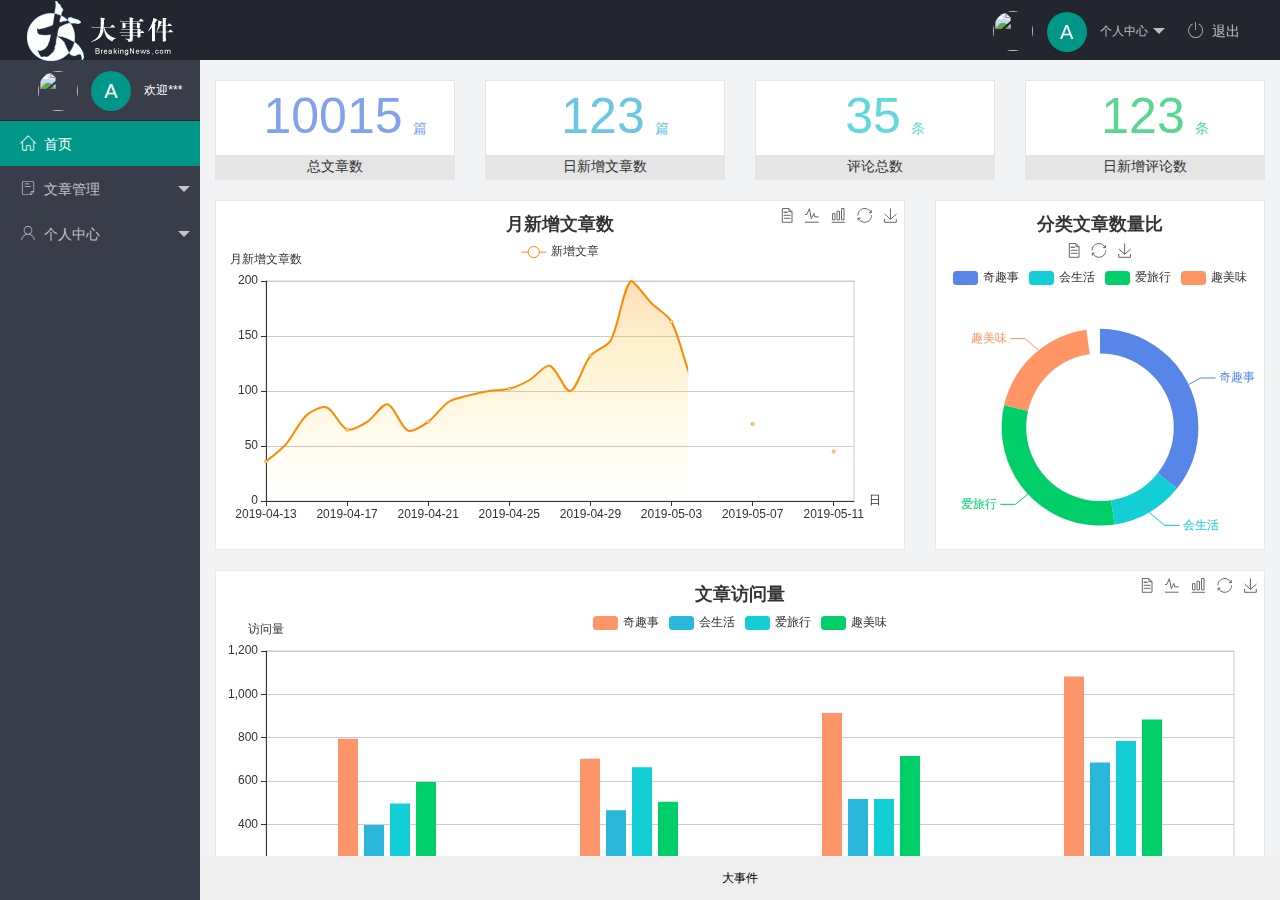
==== commit bed52f15: "完成了个人中心的开发" ====
--- a/index.html
+++ b/index.html
@@ -26,9 +26,11 @@
                         <span class="text-avatar">A</span> 个人中心
                     </a>
                     <dl class="layui-nav-child">
-                        <dd><a href="">基本资料</a></dd>
-                        <dd><a href="">更换头像</a></dd>
-                        <dd><a href="">重置密码</a></dd>
+                        <dd><a href="user/user_info.html" target="fm">基本资料</a></dd>
+                        <dd>
+                            <a href="user/user_avator.html" target="fm">更换头像</a>
+                        </dd>
+                        <dd><a href="user/user_pwd.html" target="fm">重置密码</a></dd>
                     </dl>
                 </li>
                 <li class="layui-nav-item"><a href="javascript:;" id="btnLogoout"><span class="iconfont icon-tuichu"></span>退出</a></li>
@@ -56,9 +58,9 @@
                     <li class="layui-nav-item">
                         <a href="javascript:;"><span class="iconfont icon-user"></span>个人中心</a>
                         <dl class="layui-nav-child">
-                            <dd><a href="javascript:;"><i class="layui-icon layui-icon-survey"></i>基本资料</a></dd>
-                            <dd><a href="javascript:;"><i class="layui-icon layui-icon-survey"></i>更换头像</a></dd>
-                            <dd><a href="javascript:;"><i class="layui-icon layui-icon-survey"></i>重置密码</a></dd>
+                            <dd><a href="user/user_info.html" target="fm"><i class="layui-icon layui-icon-survey"></i>基本资料</a></dd>
+                            <dd><a href="user/user_avator.html" target="fm"><i class="layui-icon layui-icon-survey"></i>更换头像</a></dd>
+                            <dd><a href="user/user_pwd.html" target="fm"><i class="layui-icon layui-icon-survey"></i>重置密码</a></dd>
                         </dl>
                     </li>
 
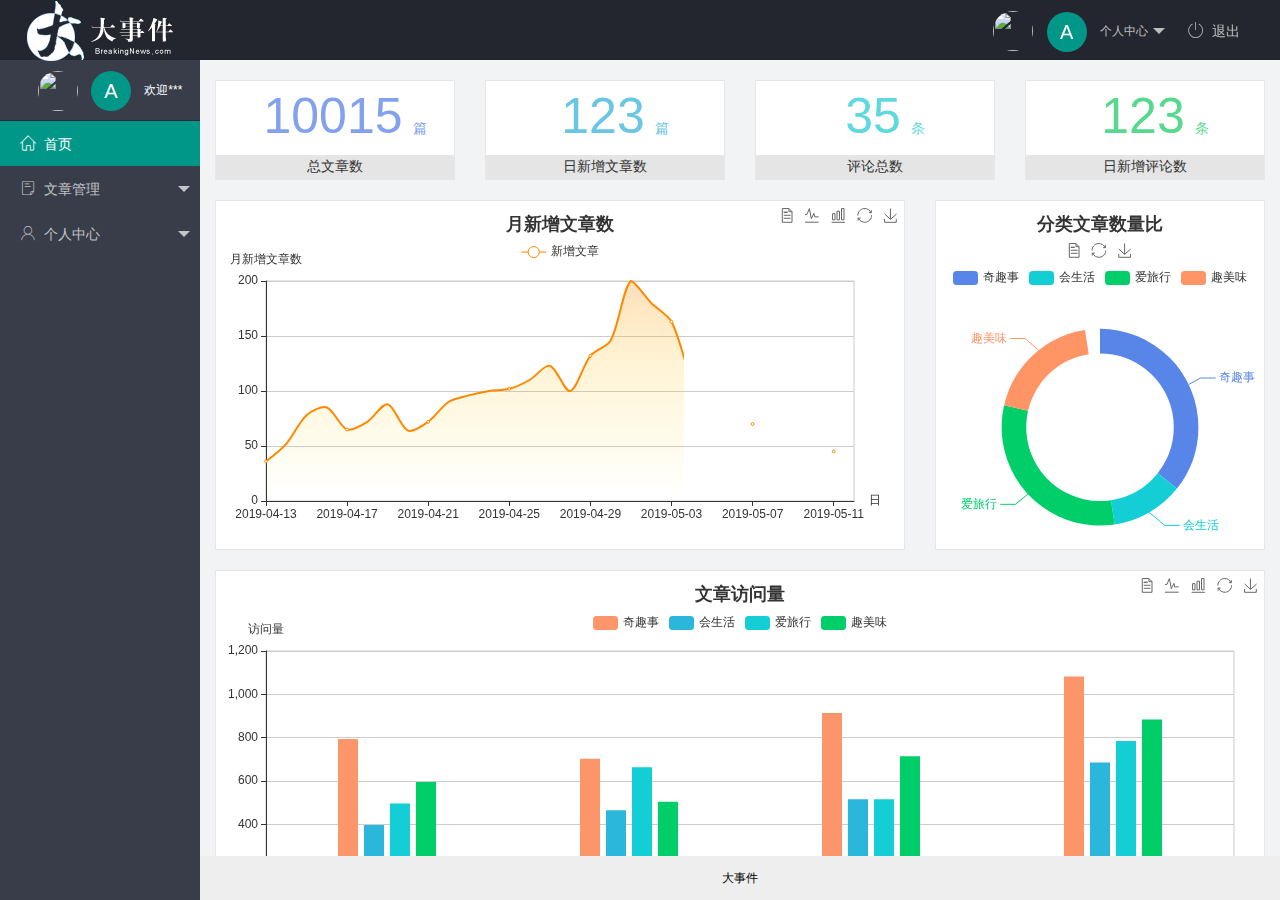
==== commit f57a83e9: "完成了文章的相关部分" ====
--- a/index.html
+++ b/index.html
@@ -50,9 +50,9 @@
                     <li class="layui-nav-item">
                         <a class="" href="javascript:;"><span class="iconfont icon-16"></span>文章管理</a>
                         <dl class="layui-nav-child">
-                            <dd><a href="javascript:;"><i class="layui-icon layui-icon-app"></i>文章类别</a></dd>
-                            <dd><a href="javascript:;"><i class="layui-icon layui-icon-app"></i>文章列表</a></dd>
-                            <dd><a href="javascript:;"><i class="layui-icon layui-icon-app"></i>发布文章</a></dd>
+                            <dd><a href="/article/art_cate.html" target="fm"><i class="layui-icon layui-icon-app"></i>文章类别</a></dd>
+                            <dd><a href="/article//art_list.html" target="fm"><i class="layui-icon layui-icon-app"></i>文章列表</a></dd>
+                            <dd><a href="/article/art_pub.html" target="fm"><i class="layui-icon layui-icon-app"></i>发布文章</a></dd>
                         </dl>
                     </li>
                     <li class="layui-nav-item">
